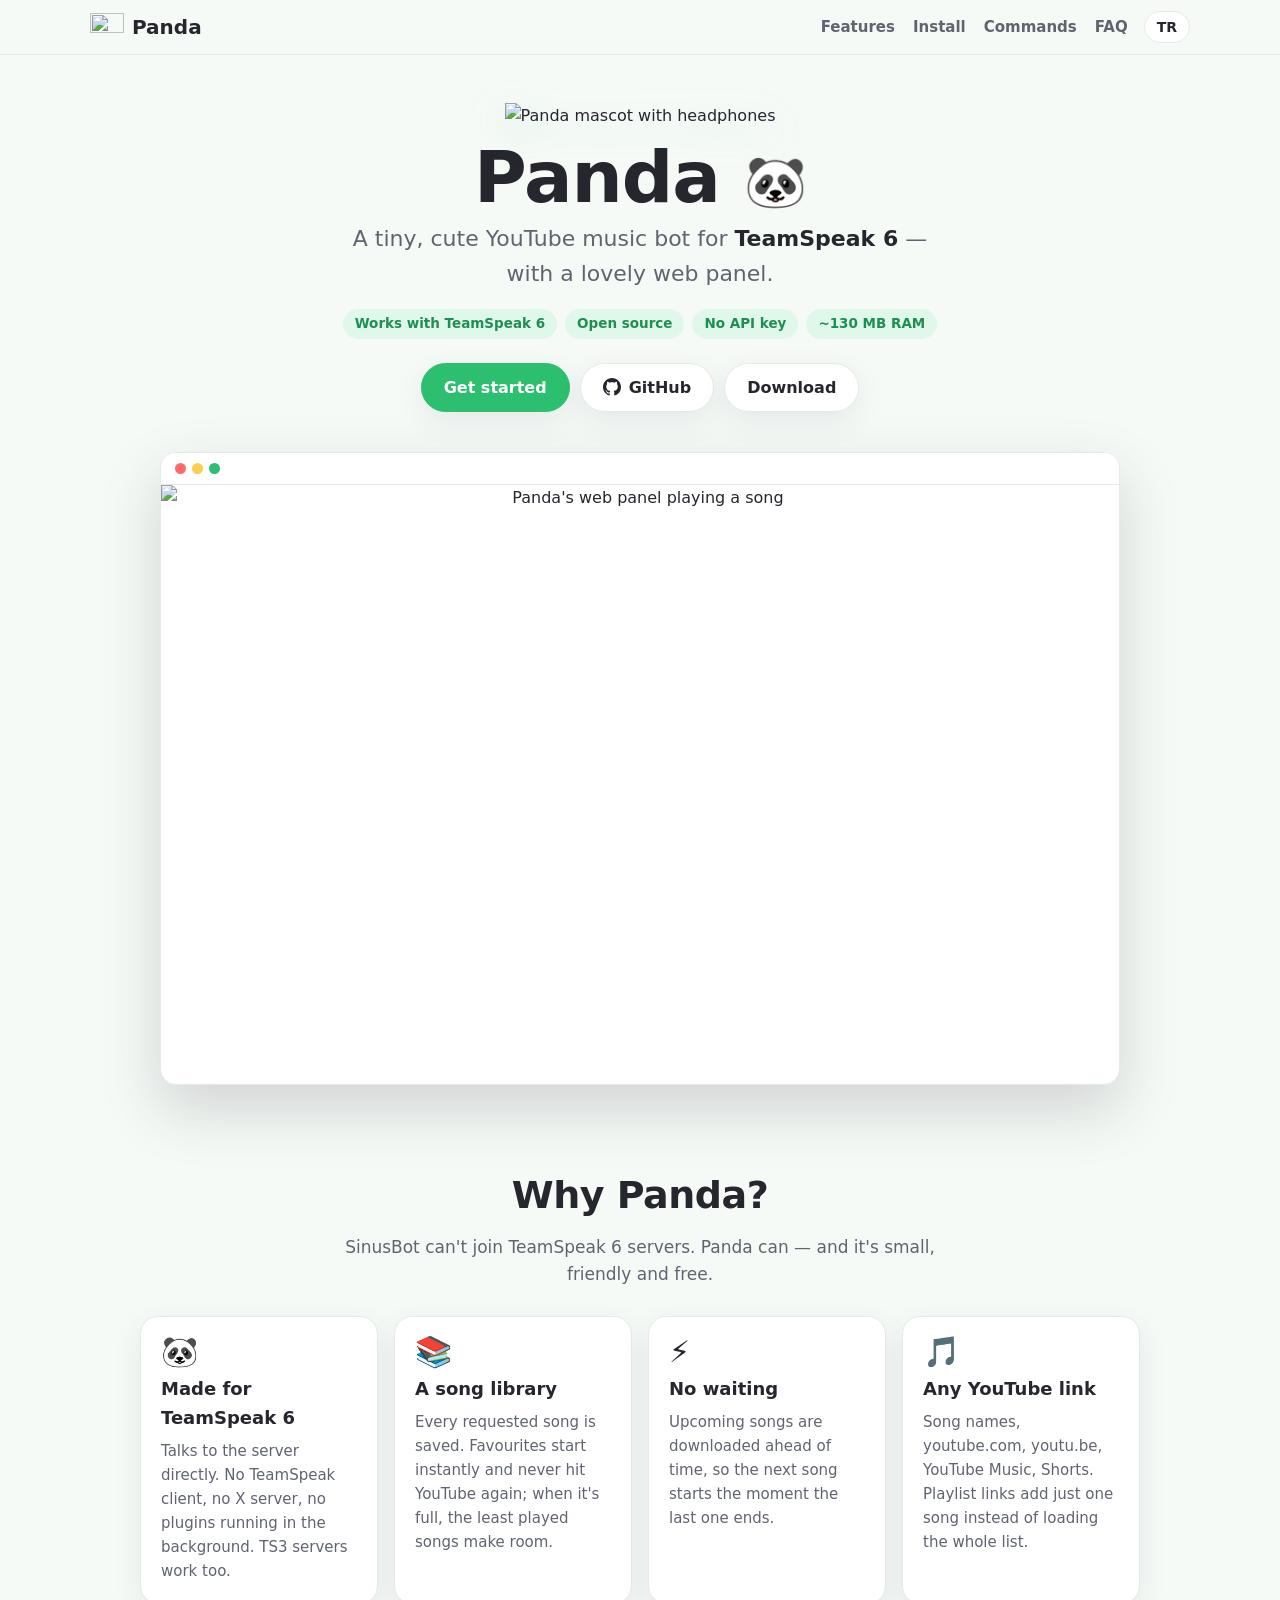
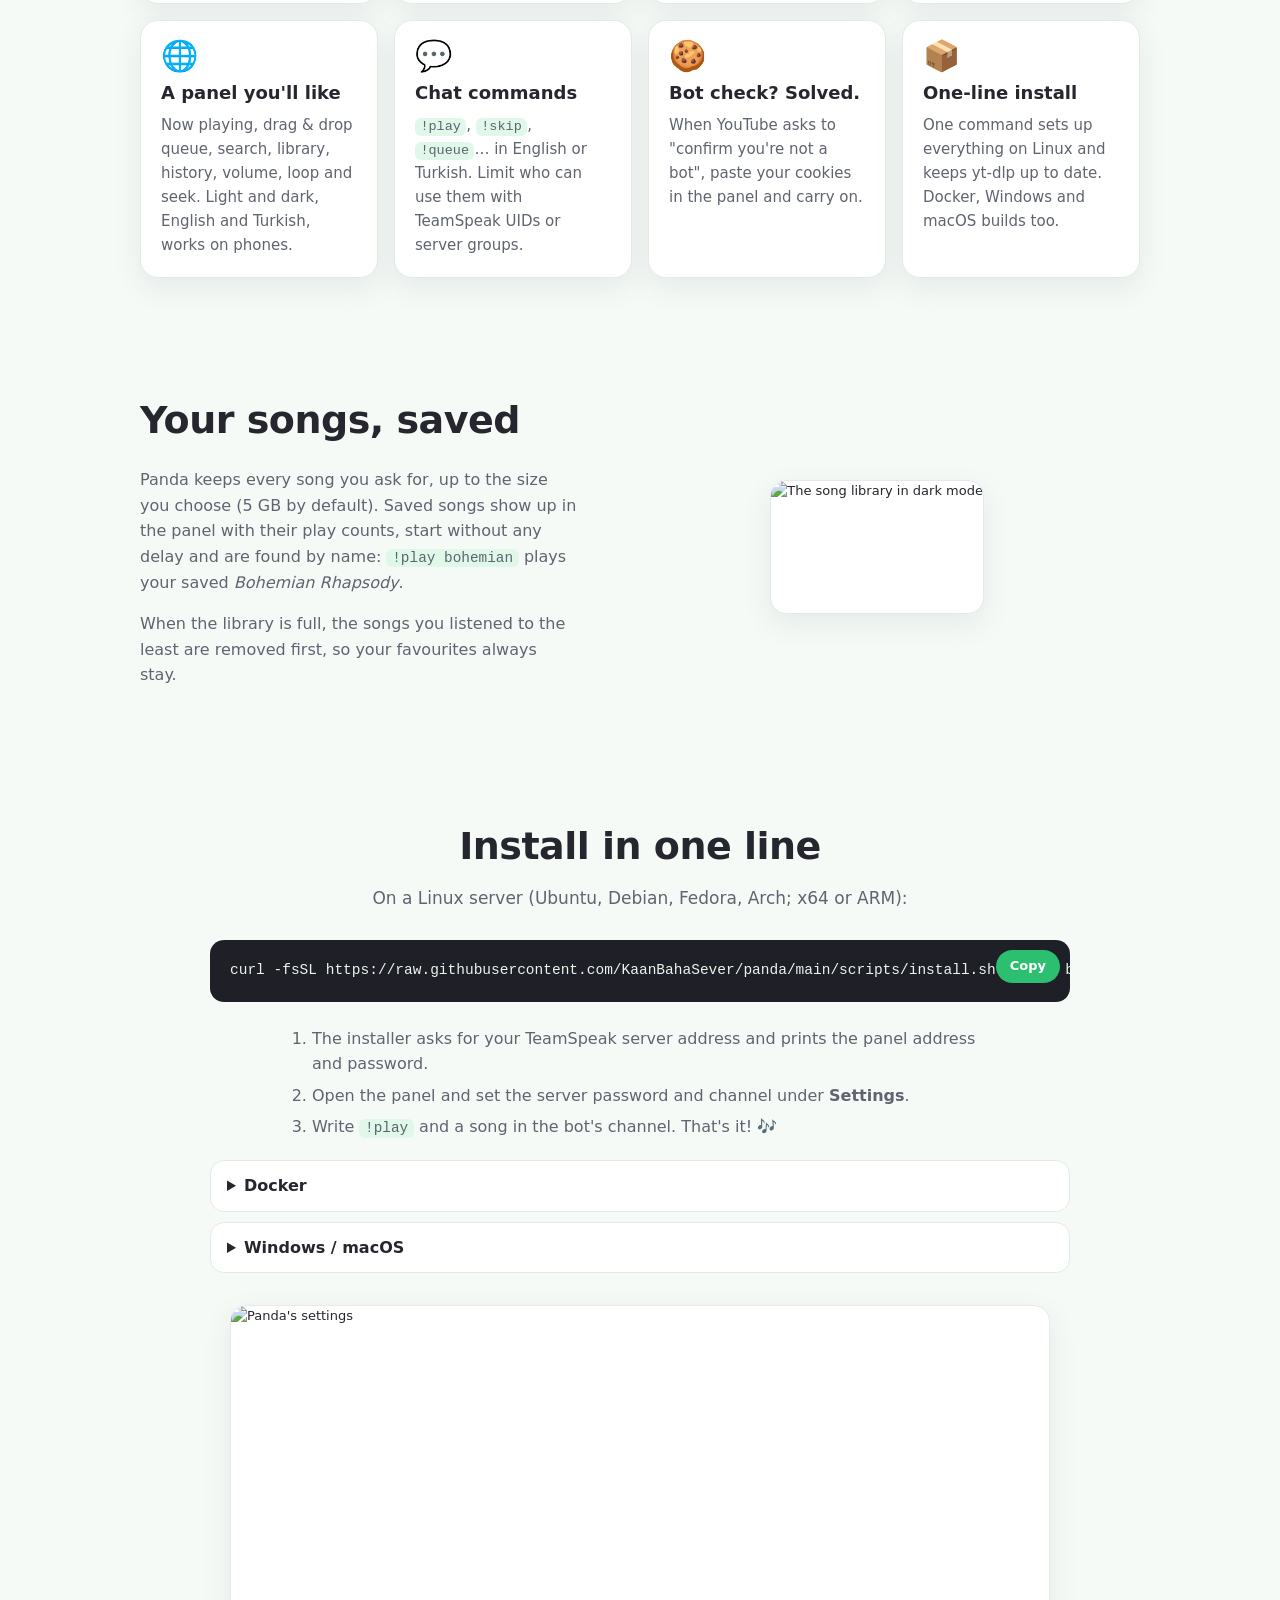
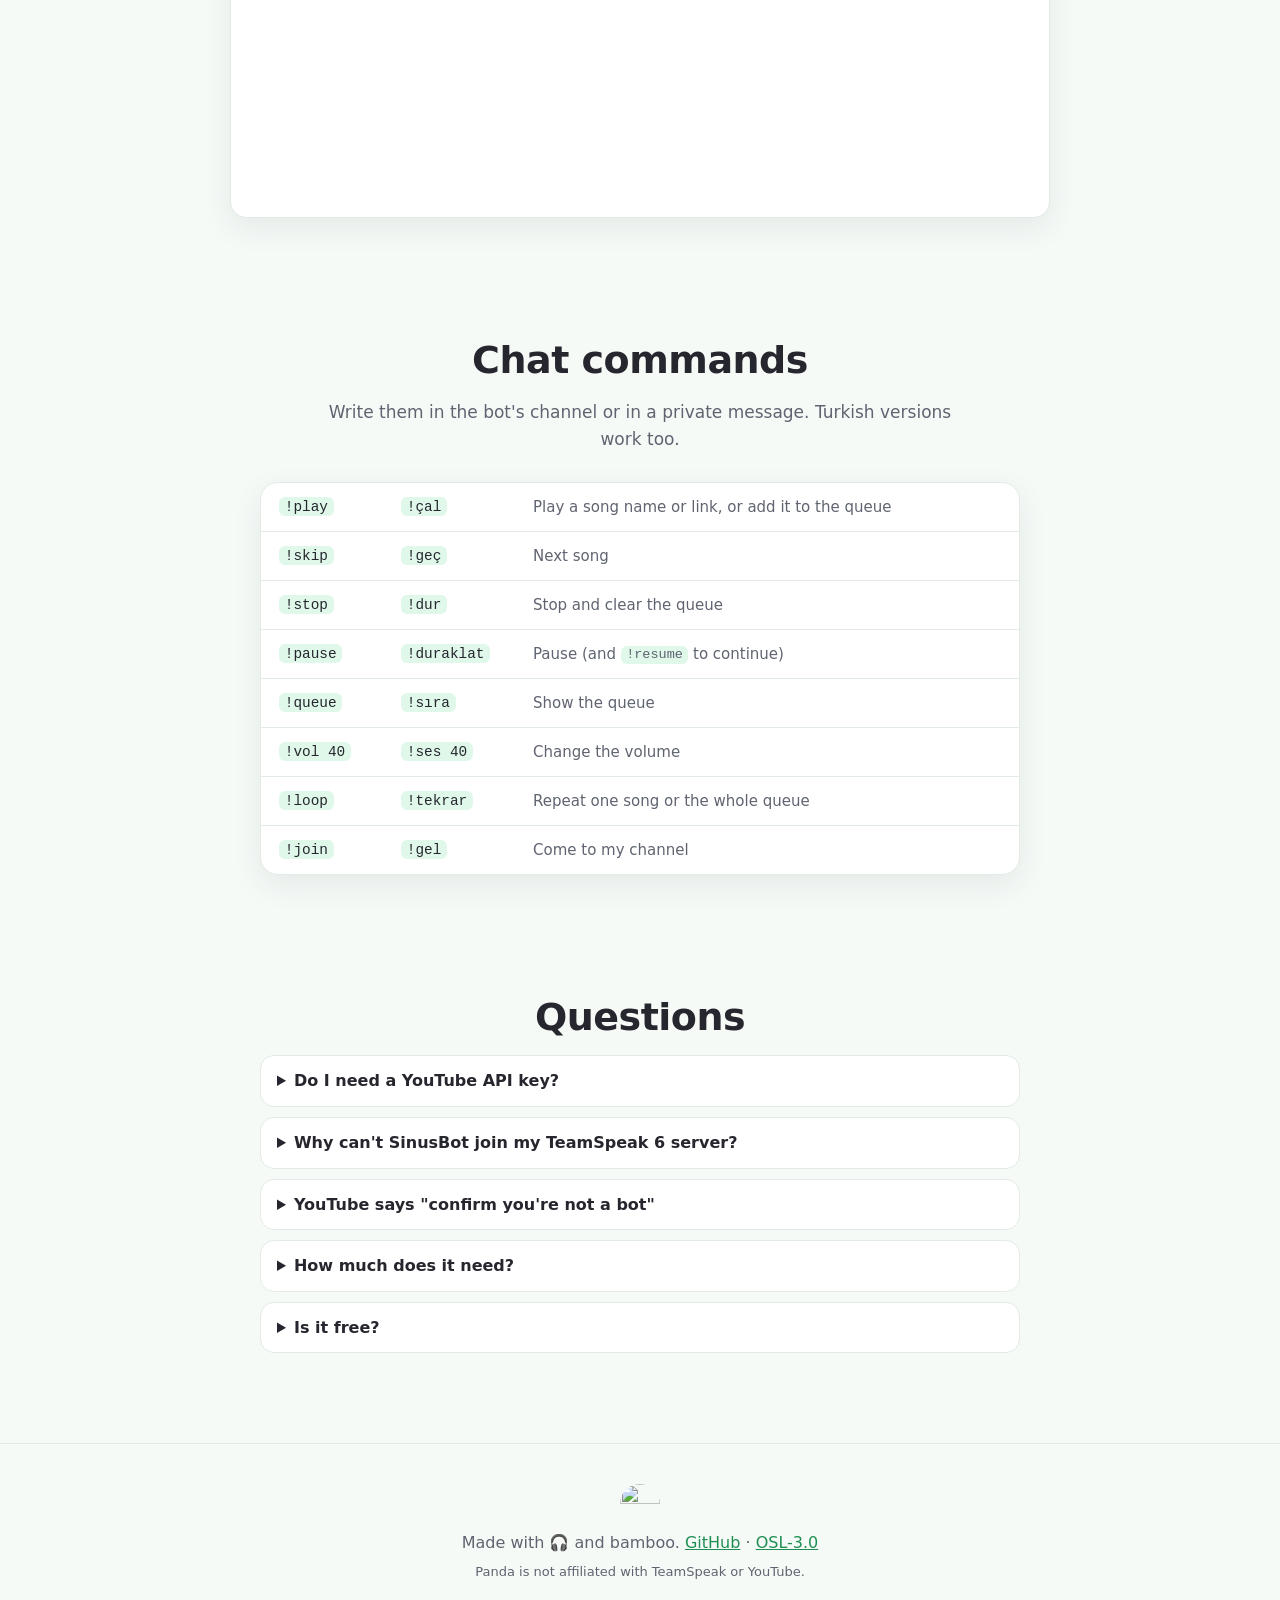
==== site/index.html @ 9f5d5f08 "Add a GitHub Pages site (English/Turkish) A small landing page in site/ with the features, screensho" ====
<!doctype html>
<html lang="en">
<head>
<meta charset="utf-8">
<meta name="viewport" content="width=device-width, initial-scale=1">
<title>Panda 🐼 — a cute YouTube music bot for TeamSpeak 6</title>
<meta name="description" content="Panda is a tiny, open-source YouTube music bot for TeamSpeak 6 with a lovely web panel, a song library and a one-line installer.">
<meta property="og:title" content="Panda 🐼 — YouTube music bot for TeamSpeak 6">
<meta property="og:description" content="Tiny, cute and open source. Song library, web panel, one-line install.">
<meta property="og:image" content="https://kaanbahasever.github.io/panda/img/now-playing.png">
<meta name="theme-color" content="#2bbf6f">
<link rel="icon" href="img/logo.svg" type="image/svg+xml">
<link rel="apple-touch-icon" href="img/avatar.png">
<link rel="stylesheet" href="style.css">
</head>
<body>

<header class="top">
  <a class="brand" href="#"><img src="img/logo.svg" alt="" width="34" height="34"> Panda</a>
  <nav>
    <a href="#features" data-i18n="nav.features">Features</a>
    <a href="#install" data-i18n="nav.install">Install</a>
    <a href="#commands" data-i18n="nav.commands">Commands</a>
    <a href="#faq" data-i18n="nav.faq">FAQ</a>
  </nav>
  <button id="lang" class="pill" type="button" aria-label="Türkçe / English">TR</button>
</header>

<main>
  <section class="hero">
    <img class="mascot" src="img/logo.svg" alt="Panda mascot with headphones" width="180" height="180">
    <h1>Panda <span class="wave">🐼</span></h1>
    <p class="tagline" data-i18n="hero.tagline">A tiny, cute YouTube music bot for <b>TeamSpeak 6</b> — with a lovely web panel.</p>
    <div class="chips">
      <span class="chip" data-i18n="chip.ts6">Works with TeamSpeak 6</span>
      <span class="chip" data-i18n="chip.oss">Open source</span>
      <span class="chip" data-i18n="chip.key">No API key</span>
      <span class="chip" data-i18n="chip.light">~130 MB RAM</span>
    </div>
    <div class="cta">
      <a class="btn primary" href="#install" data-i18n="hero.start">Get started</a>
      <a class="btn" href="https://github.com/KaanBahaSever/panda"><svg viewBox="0 0 16 16" aria-hidden="true"><path d="M8 0C3.58 0 0 3.58 0 8c0 3.54 2.29 6.53 5.47 7.59.4.07.55-.17.55-.38 0-.19-.01-.82-.01-1.49-2.01.37-2.53-.49-2.69-.94-.09-.23-.48-.94-.82-1.13-.28-.15-.68-.52-.01-.53.63-.01 1.08.58 1.23.82.72 1.21 1.87.87 2.33.66.07-.52.28-.87.51-1.07-1.78-.2-3.64-.89-3.64-3.95 0-.87.31-1.59.82-2.15-.08-.2-.36-1.02.08-2.12 0 0 .67-.21 2.2.82.64-.18 1.32-.27 2-.27.68 0 1.36.09 2 .27 1.53-1.04 2.2-.82 2.2-.82.44 1.1.16 1.92.08 2.12.51.56.82 1.27.82 2.15 0 3.07-1.87 3.75-3.65 3.95.29.25.54.73.54 1.48 0 1.07-.01 1.93-.01 2.2 0 .21.15.46.55.38A8.01 8.01 0 0016 8c0-4.42-3.58-8-8-8z"/></svg> GitHub</a>
      <a class="btn" href="https://github.com/KaanBahaSever/panda/releases/latest" data-i18n="hero.download">Download</a>
    </div>
    <figure class="shot">
      <div class="frame"><span></span><span></span><span></span></div>
      <img src="img/now-playing.png" alt="Panda's web panel playing a song" width="800" height="500">
    </figure>
  </section>

  <section id="features" class="section">
    <h2 data-i18n="features.title">Why Panda?</h2>
    <p class="lead" data-i18n="features.lead">SinusBot can't join TeamSpeak 6 servers. Panda can — and it's small, friendly and free.</p>
    <div class="grid">
      <article class="card"><div class="ico">🐼</div><h3 data-i18n="f1.t">Made for TeamSpeak 6</h3><p data-i18n="f1.d">Talks to the server directly. No TeamSpeak client, no X server, no plugins running in the background. TS3 servers work too.</p></article>
      <article class="card"><div class="ico">📚</div><h3 data-i18n="f2.t">A song library</h3><p data-i18n="f2.d">Every requested song is saved. Favourites start instantly and never hit YouTube again; when it's full, the least played songs make room.</p></article>
      <article class="card"><div class="ico">⚡</div><h3 data-i18n="f3.t">No waiting</h3><p data-i18n="f3.d">Upcoming songs are downloaded ahead of time, so the next song starts the moment the last one ends.</p></article>
      <article class="card"><div class="ico">🎵</div><h3 data-i18n="f4.t">Any YouTube link</h3><p data-i18n="f4.d">Song names, youtube.com, youtu.be, YouTube Music, Shorts. Playlist links add just one song instead of loading the whole list.</p></article>
      <article class="card"><div class="ico">🌐</div><h3 data-i18n="f5.t">A panel you'll like</h3><p data-i18n="f5.d">Now playing, drag &amp; drop queue, search, library, history, volume, loop and seek. Light and dark, English and Turkish, works on phones.</p></article>
      <article class="card"><div class="ico">💬</div><h3 data-i18n="f6.t">Chat commands</h3><p data-i18n="f6.d"><code>!play</code>, <code>!skip</code>, <code>!queue</code>… in English or Turkish. Limit who can use them with TeamSpeak UIDs or server groups.</p></article>
      <article class="card"><div class="ico">🍪</div><h3 data-i18n="f7.t">Bot check? Solved.</h3><p data-i18n="f7.d">When YouTube asks to "confirm you're not a bot", paste your cookies in the panel and carry on.</p></article>
      <article class="card"><div class="ico">📦</div><h3 data-i18n="f8.t">One-line install</h3><p data-i18n="f8.d">One command sets up everything on Linux and keeps yt-dlp up to date. Docker, Windows and macOS builds too.</p></article>
    </div>
  </section>

  <section class="section split">
    <div>
      <h2 data-i18n="lib.title">Your songs, saved</h2>
      <p data-i18n="lib.p1">Panda keeps every song you ask for, up to the size you choose (5 GB by default). Saved songs show up in the panel with their play counts, start without any delay and are found by name: <code>!play bohemian</code> plays your saved <i>Bohemian Rhapsody</i>.</p>
      <p data-i18n="lib.p2">When the library is full, the songs you listened to the least are removed first, so your favourites always stay.</p>
    </div>
    <figure class="shot small"><img src="img/library.png" alt="The song library in dark mode" width="800" height="500" loading="lazy"></figure>
  </section>

  <section id="install" class="section">
    <h2 data-i18n="install.title">Install in one line</h2>
    <p class="lead" data-i18n="install.lead">On a Linux server (Ubuntu, Debian, Fedora, Arch; x64 or ARM):</p>
    <div class="code"><pre><code id="cmd">curl -fsSL https://raw.githubusercontent.com/KaanBahaSever/panda/main/scripts/install.sh | sudo bash</code></pre><button class="copy" type="button" data-copy="cmd" data-i18n="copy">Copy</button></div>
    <ol class="steps">
      <li data-i18n="install.s1">The installer asks for your TeamSpeak server address and prints the panel address and password.</li>
      <li data-i18n="install.s2">Open the panel and set the server password and channel under <b>Settings</b>.</li>
      <li data-i18n="install.s3">Write <code>!play</code> and a song in the bot's channel. That's it! 🎶</li>
    </ol>
    <div class="alt">
      <details>
        <summary>Docker</summary>
        <div class="code"><pre><code id="docker">git clone https://github.com/KaanBahaSever/panda && cd panda
docker compose up -d
docker compose logs panda   # panel password</code></pre><button class="copy" type="button" data-copy="docker" data-i18n="copy">Copy</button></div>
      </details>
      <details>
        <summary>Windows / macOS</summary>
        <p data-i18n="install.desktop">Download Panda from the <a href="https://github.com/KaanBahaSever/panda/releases/latest">releases page</a>, install <a href="https://ffmpeg.org/download.html">ffmpeg</a>, <a href="https://github.com/yt-dlp/yt-dlp#installation">yt-dlp</a> and <a href="https://deno.com/">deno</a>, then run <code>panda</code>.</p>
      </details>
    </div>
    <figure class="shot small center"><img src="img/settings.png" alt="Panda's settings" width="800" height="500" loading="lazy"></figure>
  </section>

  <section id="commands" class="section">
    <h2 data-i18n="cmd.title">Chat commands</h2>
    <p class="lead" data-i18n="cmd.lead">Write them in the bot's channel or in a private message. Turkish versions work too.</p>
    <div class="table">
      <div><code>!play</code><code>!çal</code><span data-i18n="cmd.play">Play a song name or link, or add it to the queue</span></div>
      <div><code>!skip</code><code>!geç</code><span data-i18n="cmd.skip">Next song</span></div>
      <div><code>!stop</code><code>!dur</code><span data-i18n="cmd.stop">Stop and clear the queue</span></div>
      <div><code>!pause</code><code>!duraklat</code><span data-i18n="cmd.pause">Pause (and <code>!resume</code> to continue)</span></div>
      <div><code>!queue</code><code>!sıra</code><span data-i18n="cmd.queue">Show the queue</span></div>
      <div><code>!vol 40</code><code>!ses 40</code><span data-i18n="cmd.vol">Change the volume</span></div>
      <div><code>!loop</code><code>!tekrar</code><span data-i18n="cmd.loop">Repeat one song or the whole queue</span></div>
      <div><code>!join</code><code>!gel</code><span data-i18n="cmd.join">Come to my channel</span></div>
    </div>
  </section>

  <section id="faq" class="section">
    <h2 data-i18n="faq.title">Questions</h2>
    <details class="faq"><summary data-i18n="faq.q1">Do I need a YouTube API key?</summary><p data-i18n="faq.a1">No. Panda uses yt-dlp, which reads YouTube like a browser does: no API key, no Google project, no daily quota.</p></details>
    <details class="faq"><summary data-i18n="faq.q2">Why can't SinusBot join my TeamSpeak 6 server?</summary><p data-i18n="faq.a2">TeamSpeak 6 servers only accept TeamSpeak 3 clients from version 3.6.0, and SinusBot runs an older one. Panda speaks the protocol itself and understands the new license data that TeamSpeak 6 sends while connecting.</p></details>
    <details class="faq"><summary data-i18n="faq.q3">YouTube says "confirm you're not a bot"</summary><p data-i18n="faq.a3">That happens on some server IPs. Log in to YouTube in a private window, export the cookies with a cookies.txt extension, close the window and paste them in Settings → YouTube cookies.</p></details>
    <details class="faq"><summary data-i18n="faq.q4">How much does it need?</summary><p data-i18n="faq.a4">Very little: the bot uses about 130 MB of RAM, and yt-dlp and ffmpeg only run while a song plays. A small VPS next to your TeamSpeak server is plenty.</p></details>
    <details class="faq"><summary data-i18n="faq.q5">Is it free?</summary><p data-i18n="faq.a5">Yes, Panda is open source under the Open Software License 3.0. Ideas, bug reports and pull requests are welcome on GitHub.</p></details>
  </section>
</main>

<footer class="foot">
  <img src="img/avatar.png" alt="" width="40" height="40">
  <p><span data-i18n="foot.made">Made with 🎧 and bamboo.</span> <a href="https://github.com/KaanBahaSever/panda">GitHub</a> · <a href="https://github.com/KaanBahaSever/panda/blob/main/LICENSE">OSL-3.0</a></p>
  <p class="small" data-i18n="foot.note">Panda is not affiliated with TeamSpeak or YouTube.</p>
</footer>

<script src="app.js"></script>
</body>
</html>
---- site/style.css ----
:root {
  --bg: #f6faf7;
  --surface: #ffffff;
  --ink: #26262e;
  --muted: #5f6470;
  --line: #e3ebe6;
  --green: #2bbf6f;
  --green-dark: #1e8f52;
  --mint: #dff8ea;
  --pink: #ff8fab;
  --code: #1f2027;
  --code-ink: #e8f5ec;
  --shadow: 0 10px 30px rgba(38, 38, 46, .08);
  color-scheme: light;
}
@media (prefers-color-scheme: dark) {
  :root {
    --bg: #15161b;
    --surface: #1f2027;
    --ink: #eef0f3;
    --muted: #a3a8b3;
    --line: #2d2f38;
    --mint: #1d3a2b;
    --code: #0f1014;
    --shadow: 0 10px 30px rgba(0, 0, 0, .35);
    color-scheme: dark;
  }
}

* { box-sizing: border-box; }
html { scroll-behavior: smooth; }
body {
  margin: 0;
  background: var(--bg);
  color: var(--ink);
  font: 16px/1.6 system-ui, -apple-system, "Segoe UI", Roboto, "Helvetica Neue", Arial, sans-serif;
  -webkit-font-smoothing: antialiased;
}
a { color: var(--green-dark); }
@media (prefers-color-scheme: dark) { a { color: var(--green); } }
img { max-width: 100%; height: auto; }
code {
  font: .9em ui-monospace, SFMono-Regular, Menlo, Consolas, monospace;
  background: var(--mint);
  padding: .1em .4em;
  border-radius: 6px;
}

/* top bar */
.top {
  position: sticky; top: 0; z-index: 10;
  display: flex; align-items: center; gap: 16px;
  padding: 10px max(16px, calc((100vw - 1100px) / 2));
  background: color-mix(in srgb, var(--bg) 85%, transparent);
  backdrop-filter: blur(10px);
  border-bottom: 1px solid var(--line);
}
.brand { display: flex; align-items: center; gap: 8px; font-weight: 800; font-size: 20px; color: var(--ink); text-decoration: none; }
.top nav { display: flex; gap: 18px; margin-left: auto; }
.top nav a { color: var(--muted); text-decoration: none; font-weight: 600; font-size: 15px; }
.top nav a:hover { color: var(--ink); }
.pill {
  border: 1px solid var(--line); background: var(--surface); color: var(--ink);
  font: inherit; font-weight: 700; font-size: 14px; padding: 4px 12px; border-radius: 999px; cursor: pointer;
}
.pill:hover { border-color: var(--green); }

/* hero */
main { padding: 0 16px; }
.hero { max-width: 1000px; margin: 0 auto; padding: 48px 0 24px; text-align: center; }
.mascot { width: 160px; height: 160px; animation: bob 2.6s ease-in-out infinite; filter: drop-shadow(0 12px 18px rgba(43, 191, 111, .25)); }
@keyframes bob { 50% { transform: translateY(-8px) rotate(-3deg); } }
.hero h1 { font-size: clamp(44px, 8vw, 72px); line-height: 1; margin: 12px 0 8px; letter-spacing: -1px; }
.wave { display: inline-block; font-size: .7em; vertical-align: middle; }
.tagline { font-size: clamp(18px, 2.6vw, 22px); color: var(--muted); max-width: 620px; margin: 0 auto 18px; }
.tagline b { color: var(--ink); }
.chips { display: flex; flex-wrap: wrap; justify-content: center; gap: 8px; margin-bottom: 24px; }
.chip { background: var(--mint); color: var(--green-dark); font-weight: 700; font-size: 13.5px; padding: 4px 12px; border-radius: 999px; }
@media (prefers-color-scheme: dark) { .chip { color: #7ee3ad; } }
.cta { display: flex; flex-wrap: wrap; justify-content: center; gap: 10px; margin-bottom: 40px; }
.btn {
  display: inline-flex; align-items: center; gap: 8px;
  padding: 11px 22px; border-radius: 999px; font-weight: 700; text-decoration: none;
  background: var(--surface); color: var(--ink); border: 1px solid var(--line); box-shadow: var(--shadow);
  transition: transform .15s ease;
}
.btn:hover { transform: translateY(-2px); }
.btn svg { width: 18px; height: 18px; fill: currentColor; }
.btn.primary { background: var(--green); color: #fff; border-color: var(--green); }

/* screenshots */
.shot { margin: 0 auto; max-width: 960px; border-radius: 16px; overflow: hidden; box-shadow: 0 24px 60px rgba(38, 38, 46, .18); border: 1px solid var(--line); background: var(--surface); }
.shot img { display: block; width: 100%; }
.frame { display: flex; gap: 6px; padding: 10px 14px; background: var(--surface); border-bottom: 1px solid var(--line); }
.frame span { width: 11px; height: 11px; border-radius: 50%; background: #ff6b6b; }
.frame span:nth-child(2) { background: #ffcc4d; }
.frame span:nth-child(3) { background: var(--green); }
.shot.small { box-shadow: var(--shadow); }
.shot.center { margin-top: 32px; max-width: 820px; }

/* sections */
.section { max-width: 1000px; margin: 0 auto; padding: 56px 0; }
.section h2 { font-size: clamp(28px, 4.5vw, 38px); margin: 0 0 8px; letter-spacing: -.5px; text-align: center; }
.lead { color: var(--muted); text-align: center; max-width: 640px; margin: 0 auto 28px; font-size: 17px; }
.grid { display: grid; grid-template-columns: repeat(auto-fit, minmax(220px, 1fr)); gap: 16px; }
.card { background: var(--surface); border: 1px solid var(--line); border-radius: 18px; padding: 20px; box-shadow: var(--shadow); }
.card .ico { font-size: 30px; line-height: 1; margin-bottom: 8px; }
.card h3 { margin: 0 0 6px; font-size: 18px; }
.card p { margin: 0; color: var(--muted); font-size: 15px; }

.split { display: grid; grid-template-columns: 1fr 1.2fr; gap: 36px; align-items: center; }
.split h2 { text-align: left; }
.split p { color: var(--muted); }
@media (max-width: 820px) {
  .split { grid-template-columns: 1fr; }
  .split h2 { text-align: center; }
}

/* install */
.code { position: relative; max-width: 860px; margin: 0 auto; background: var(--code); border-radius: 14px; }
.code pre { margin: 0; padding: 18px 90px 18px 20px; overflow-x: auto; }
.code code { background: none; padding: 0; color: var(--code-ink); font-size: 14.5px; white-space: pre; }
.copy {
  position: absolute; top: 10px; right: 10px;
  border: 0; border-radius: 999px; padding: 6px 14px; cursor: pointer;
  background: var(--green); color: #fff; font: inherit; font-size: 13px; font-weight: 700;
}
.copy.done { background: var(--pink); }
.steps { max-width: 700px; margin: 24px auto 0; padding-left: 22px; color: var(--muted); }
.steps li { margin: 6px 0; }
.alt { max-width: 860px; margin: 20px auto 0; display: grid; gap: 10px; }
.alt details, .faq { background: var(--surface); border: 1px solid var(--line); border-radius: 14px; padding: 12px 16px; }
.alt summary, .faq summary { cursor: pointer; font-weight: 700; }
.alt details .code { margin-top: 12px; }
.alt details p { color: var(--muted); margin: 10px 0 0; }

/* commands */
.table { max-width: 760px; margin: 0 auto; background: var(--surface); border: 1px solid var(--line); border-radius: 18px; overflow: hidden; box-shadow: var(--shadow); }
.table > div { display: grid; grid-template-columns: 110px 120px 1fr; gap: 12px; align-items: center; padding: 12px 18px; border-bottom: 1px solid var(--line); }
.table > div:last-child { border-bottom: 0; }
.table span { color: var(--muted); font-size: 15px; }
.table code { justify-self: start; }
@media (max-width: 560px) {
  .table > div { grid-template-columns: auto auto; }
  .table span { grid-column: 1 / -1; }
  .top nav { display: none; }
}

/* faq */
#faq { max-width: 760px; }
.faq { margin-bottom: 10px; }
.faq p { color: var(--muted); margin: 10px 0 0; }

/* footer */
.foot { text-align: center; padding: 40px 16px 56px; color: var(--muted); border-top: 1px solid var(--line); margin-top: 24px; }
.foot img { border-radius: 50%; }
.foot p { margin: 6px 0; }
.small { font-size: 13px; }

@media (prefers-reduced-motion: reduce) {
  .mascot { animation: none; }
  html { scroll-behavior: auto; }
  .btn { transition: none; }
}
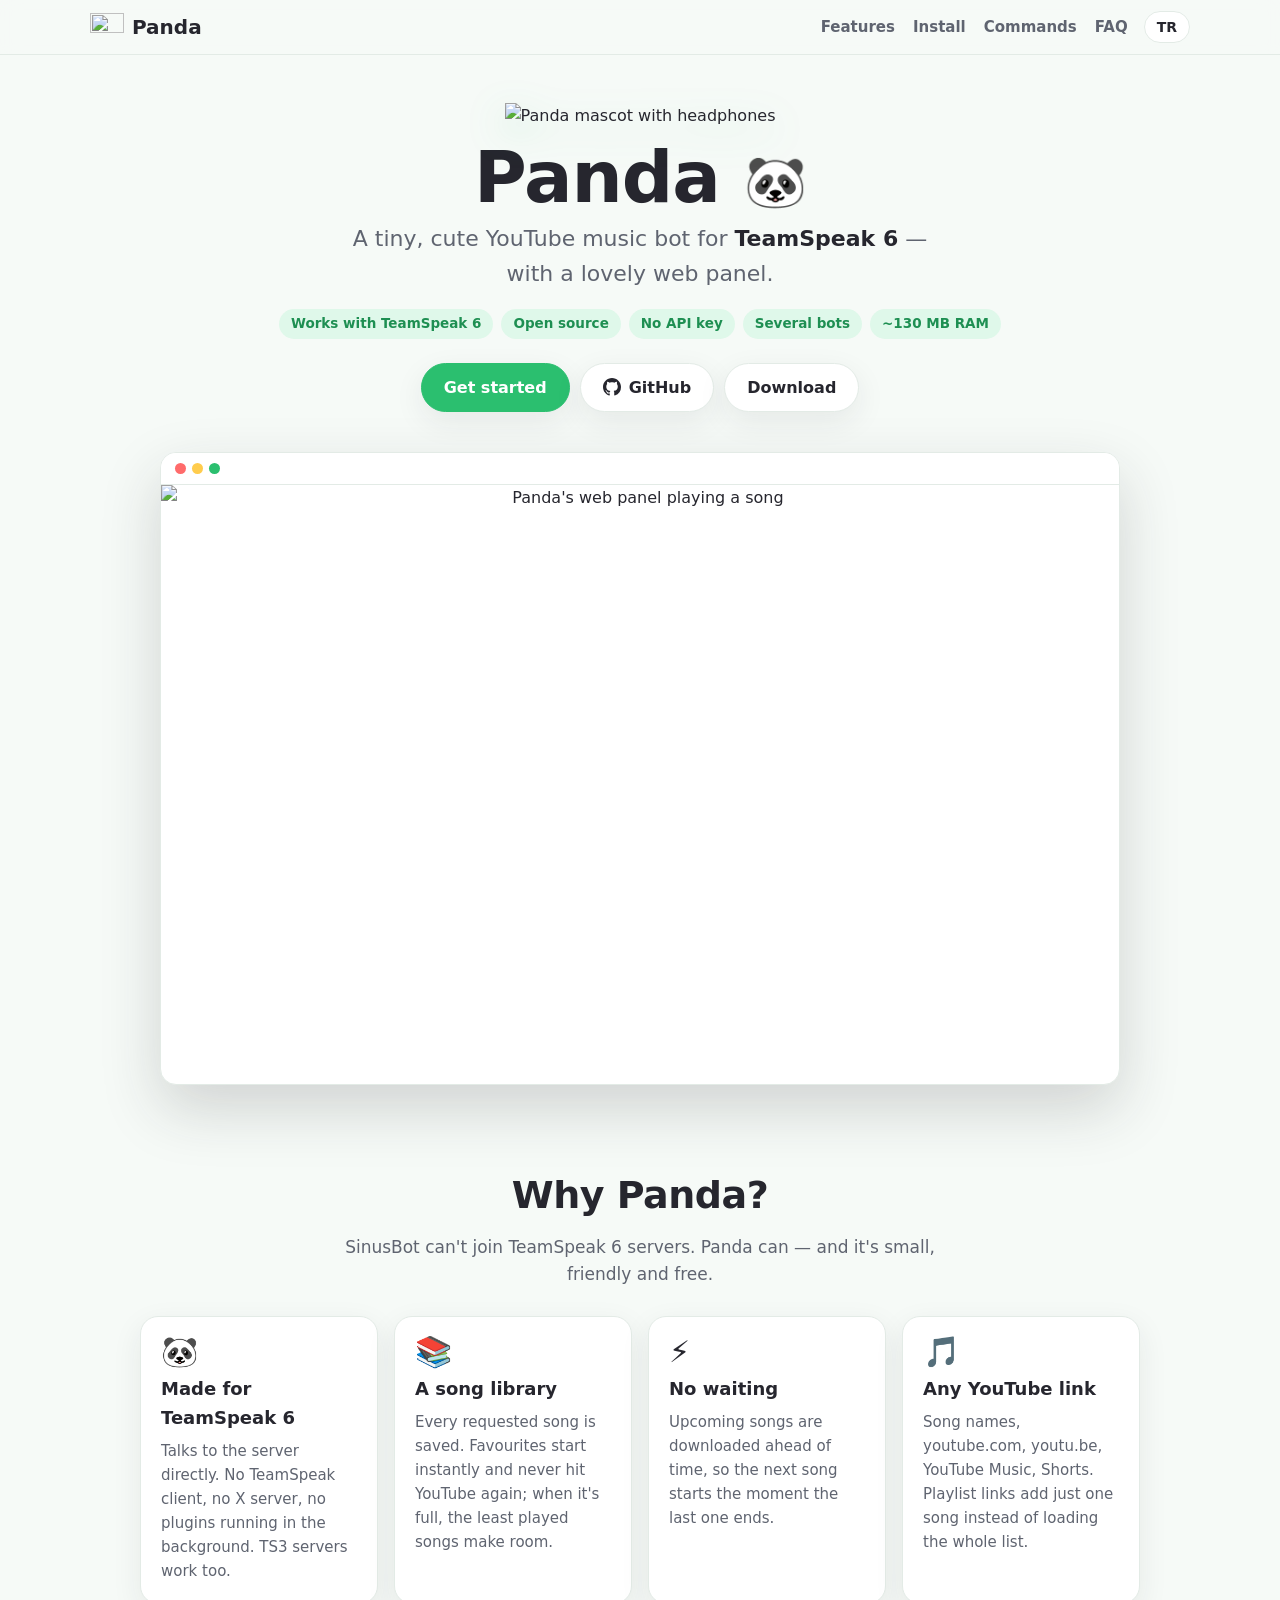
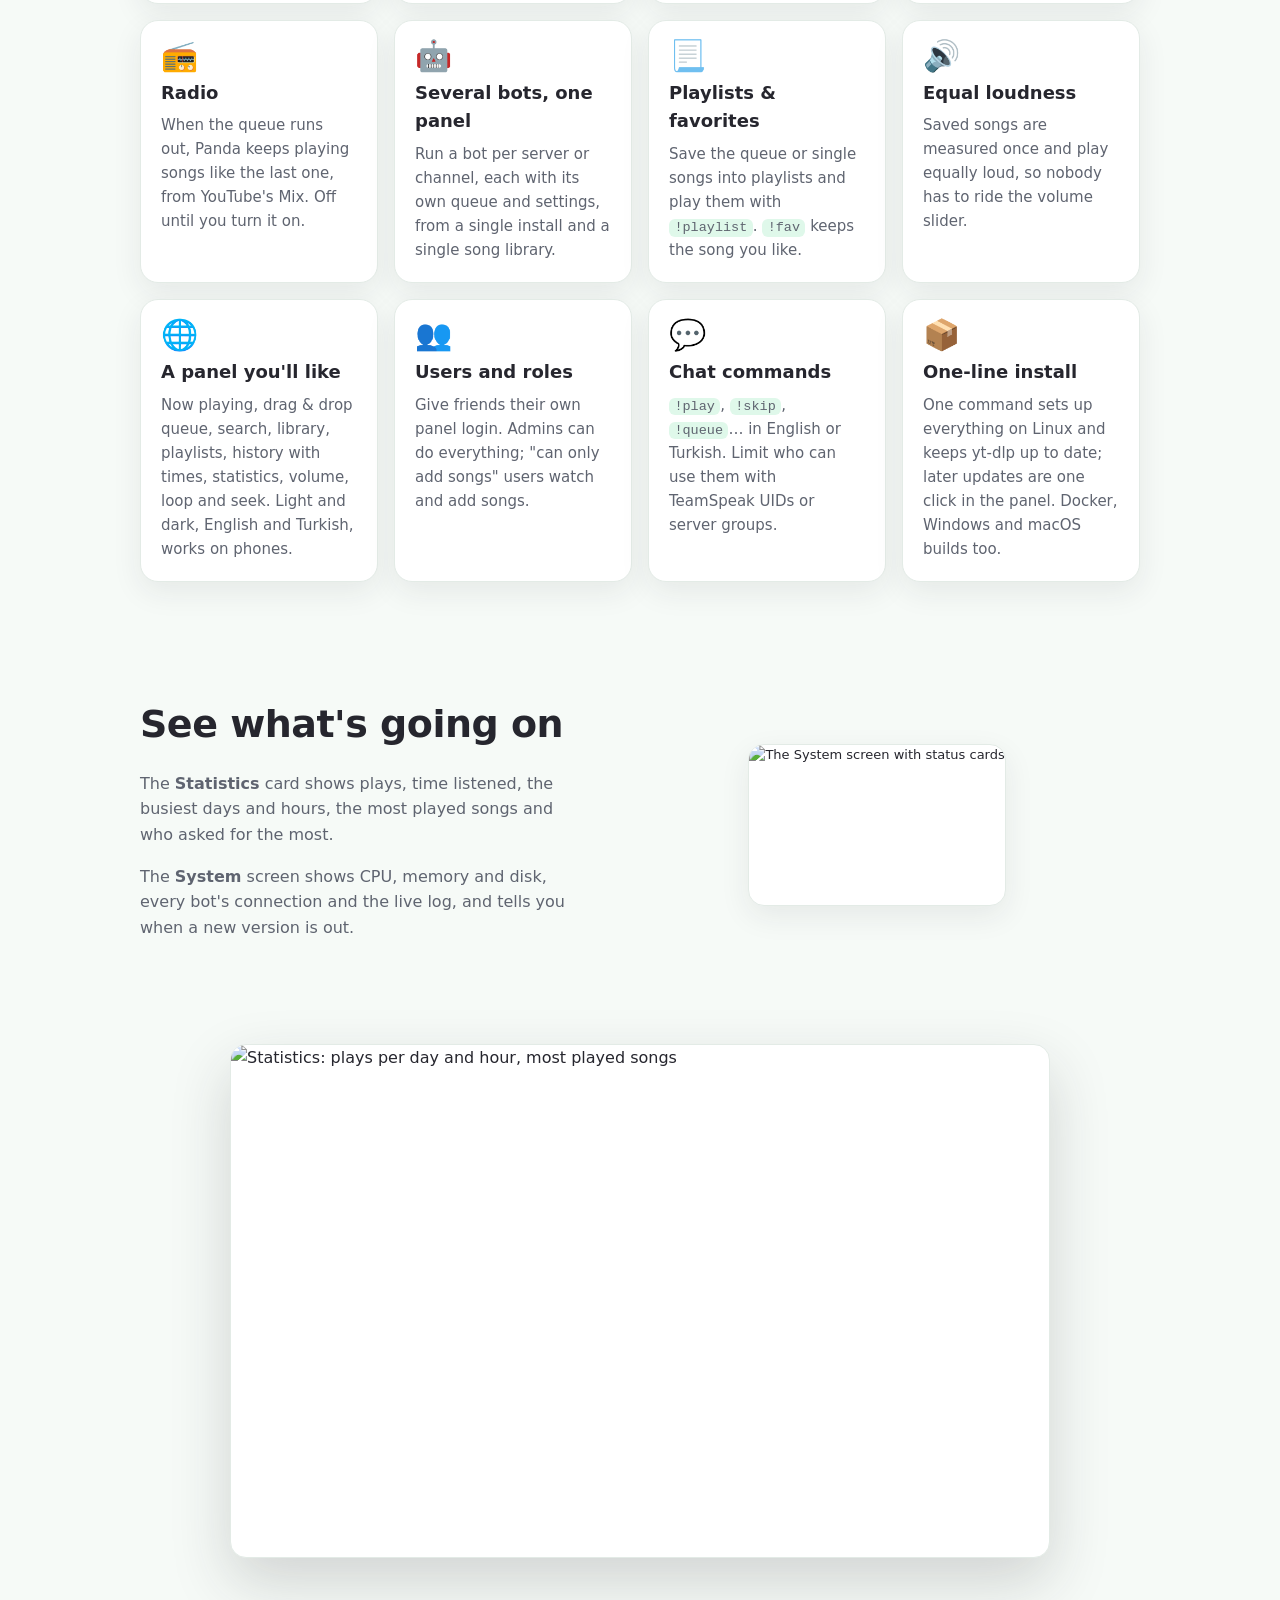
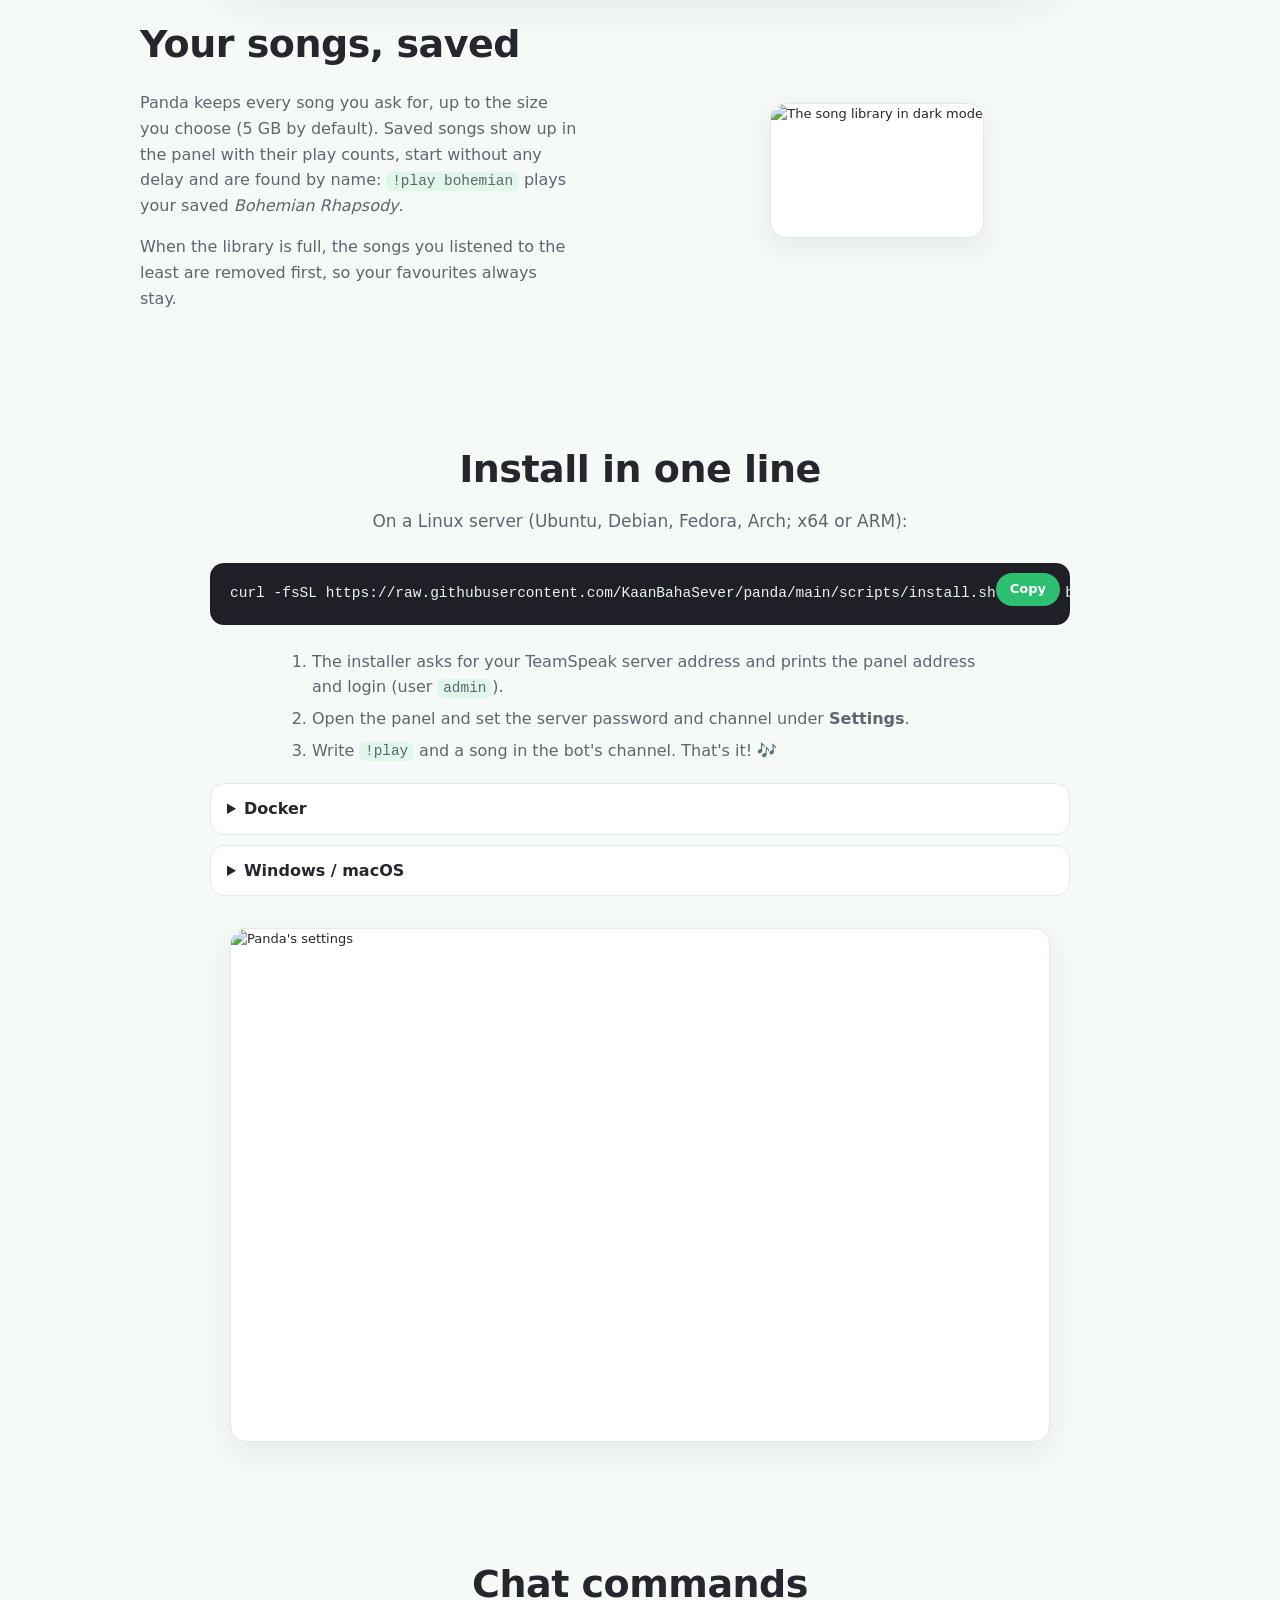
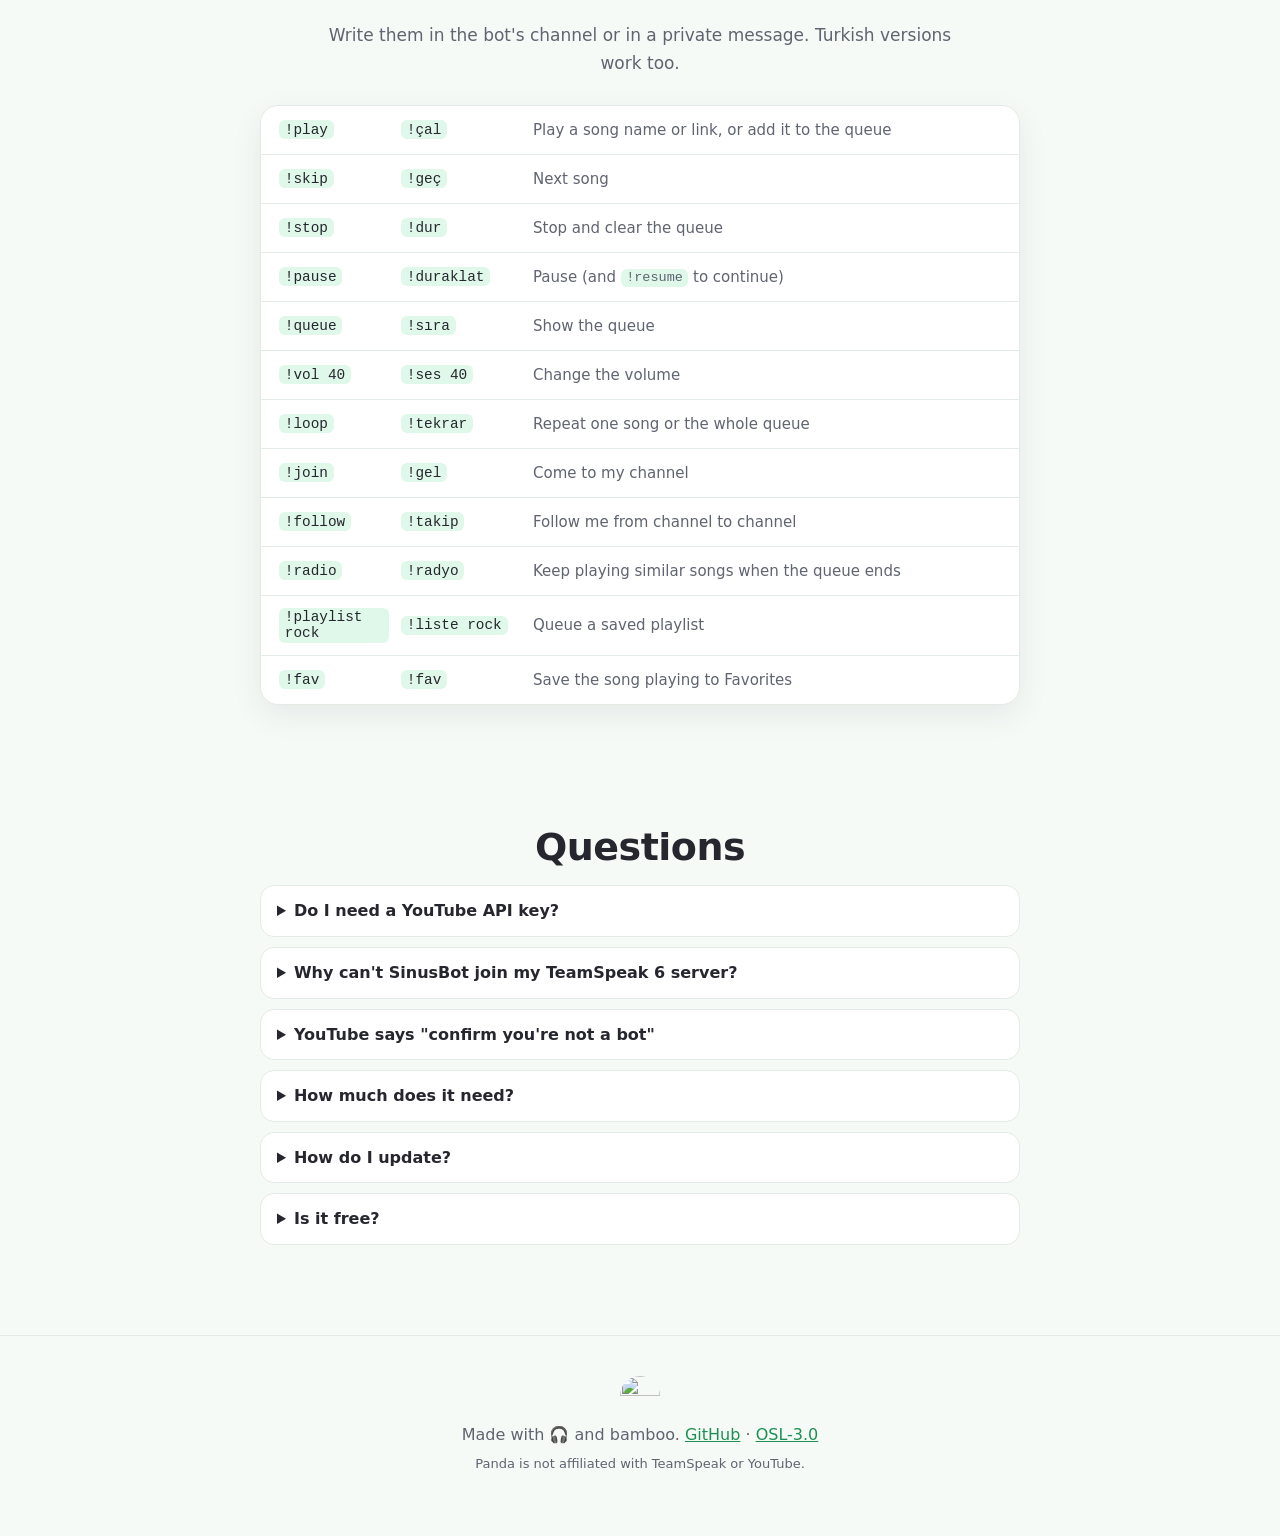
==== commit 2636d9d0: "New screenshots and website for 0.3.0; load statistics that were left open The statistics card loade" ====
--- a/site/index.html
+++ b/site/index.html
@@ -35,6 +35,7 @@
       <span class="chip" data-i18n="chip.ts6">Works with TeamSpeak 6</span>
       <span class="chip" data-i18n="chip.oss">Open source</span>
       <span class="chip" data-i18n="chip.key">No API key</span>
+      <span class="chip" data-i18n="chip.bots">Several bots</span>
       <span class="chip" data-i18n="chip.light">~130 MB RAM</span>
     </div>
     <div class="cta">
@@ -56,12 +57,27 @@
       <article class="card"><div class="ico">📚</div><h3 data-i18n="f2.t">A song library</h3><p data-i18n="f2.d">Every requested song is saved. Favourites start instantly and never hit YouTube again; when it's full, the least played songs make room.</p></article>
       <article class="card"><div class="ico">⚡</div><h3 data-i18n="f3.t">No waiting</h3><p data-i18n="f3.d">Upcoming songs are downloaded ahead of time, so the next song starts the moment the last one ends.</p></article>
       <article class="card"><div class="ico">🎵</div><h3 data-i18n="f4.t">Any YouTube link</h3><p data-i18n="f4.d">Song names, youtube.com, youtu.be, YouTube Music, Shorts. Playlist links add just one song instead of loading the whole list.</p></article>
-      <article class="card"><div class="ico">🌐</div><h3 data-i18n="f5.t">A panel you'll like</h3><p data-i18n="f5.d">Now playing, drag &amp; drop queue, search, library, history, volume, loop and seek. Light and dark, English and Turkish, works on phones.</p></article>
+      <article class="card"><div class="ico">📻</div><h3 data-i18n="f9.t">Radio</h3><p data-i18n="f9.d">When the queue runs out, Panda keeps playing songs like the last one, from YouTube's Mix. Off until you turn it on.</p></article>
+      <article class="card"><div class="ico">🤖</div><h3 data-i18n="f10.t">Several bots, one panel</h3><p data-i18n="f10.d">Run a bot per server or channel, each with its own queue and settings, from a single install and a single song library.</p></article>
+      <article class="card"><div class="ico">📃</div><h3 data-i18n="f12.t">Playlists &amp; favorites</h3><p data-i18n="f12.d">Save the queue or single songs into playlists and play them with <code>!playlist</code>. <code>!fav</code> keeps the song you like.</p></article>
+      <article class="card"><div class="ico">🔊</div><h3 data-i18n="f13.t">Equal loudness</h3><p data-i18n="f13.d">Saved songs are measured once and play equally loud, so nobody has to ride the volume slider.</p></article>
+      <article class="card"><div class="ico">🌐</div><h3 data-i18n="f5.t">A panel you'll like</h3><p data-i18n="f5.d">Now playing, drag &amp; drop queue, search, library, playlists, history with times, statistics, volume, loop and seek. Light and dark, English and Turkish, works on phones.</p></article>
+      <article class="card"><div class="ico">👥</div><h3 data-i18n="f11.t">Users and roles</h3><p data-i18n="f11.d">Give friends their own panel login. Admins can do everything; "can only add songs" users watch and add songs.</p></article>
       <article class="card"><div class="ico">💬</div><h3 data-i18n="f6.t">Chat commands</h3><p data-i18n="f6.d"><code>!play</code>, <code>!skip</code>, <code>!queue</code>… in English or Turkish. Limit who can use them with TeamSpeak UIDs or server groups.</p></article>
-      <article class="card"><div class="ico">🍪</div><h3 data-i18n="f7.t">Bot check? Solved.</h3><p data-i18n="f7.d">When YouTube asks to "confirm you're not a bot", paste your cookies in the panel and carry on.</p></article>
-      <article class="card"><div class="ico">📦</div><h3 data-i18n="f8.t">One-line install</h3><p data-i18n="f8.d">One command sets up everything on Linux and keeps yt-dlp up to date. Docker, Windows and macOS builds too.</p></article>
+      <article class="card"><div class="ico">📦</div><h3 data-i18n="f8.t">One-line install</h3><p data-i18n="f8.d">One command sets up everything on Linux and keeps yt-dlp up to date; later updates are one click in the panel. Docker, Windows and macOS builds too.</p></article>
     </div>
   </section>
+
+  <section class="section split">
+    <div>
+      <h2 data-i18n="sys.title">See what's going on</h2>
+      <p data-i18n="sys.p1">The <b>Statistics</b> card shows plays, time listened, the busiest days and hours, the most played songs and who asked for the most.</p>
+      <p data-i18n="sys.p2">The <b>System</b> screen shows CPU, memory and disk, every bot's connection and the live log, and tells you when a new version is out.</p>
+    </div>
+    <figure class="shot small"><img src="img/system.png" alt="The System screen with status cards" width="800" height="500" loading="lazy"></figure>
+  </section>
+
+  <figure class="shot center"><img src="img/statistics.png" alt="Statistics: plays per day and hour, most played songs" width="800" height="500" loading="lazy"></figure>
 
   <section class="section split">
     <div>
@@ -77,7 +93,7 @@
     <p class="lead" data-i18n="install.lead">On a Linux server (Ubuntu, Debian, Fedora, Arch; x64 or ARM):</p>
     <div class="code"><pre><code id="cmd">curl -fsSL https://raw.githubusercontent.com/KaanBahaSever/panda/main/scripts/install.sh | sudo bash</code></pre><button class="copy" type="button" data-copy="cmd" data-i18n="copy">Copy</button></div>
     <ol class="steps">
-      <li data-i18n="install.s1">The installer asks for your TeamSpeak server address and prints the panel address and password.</li>
+      <li data-i18n="install.s1">The installer asks for your TeamSpeak server address and prints the panel address and login (user <code>admin</code>).</li>
       <li data-i18n="install.s2">Open the panel and set the server password and channel under <b>Settings</b>.</li>
       <li data-i18n="install.s3">Write <code>!play</code> and a song in the bot's channel. That's it! 🎶</li>
     </ol>
@@ -108,6 +124,10 @@
       <div><code>!vol 40</code><code>!ses 40</code><span data-i18n="cmd.vol">Change the volume</span></div>
       <div><code>!loop</code><code>!tekrar</code><span data-i18n="cmd.loop">Repeat one song or the whole queue</span></div>
       <div><code>!join</code><code>!gel</code><span data-i18n="cmd.join">Come to my channel</span></div>
+      <div><code>!follow</code><code>!takip</code><span data-i18n="cmd.follow">Follow me from channel to channel</span></div>
+      <div><code>!radio</code><code>!radyo</code><span data-i18n="cmd.radio">Keep playing similar songs when the queue ends</span></div>
+      <div><code>!playlist rock</code><code>!liste rock</code><span data-i18n="cmd.playlist">Queue a saved playlist</span></div>
+      <div><code>!fav</code><code>!fav</code><span data-i18n="cmd.fav">Save the song playing to Favorites</span></div>
     </div>
   </section>
 
@@ -117,6 +137,7 @@
     <details class="faq"><summary data-i18n="faq.q2">Why can't SinusBot join my TeamSpeak 6 server?</summary><p data-i18n="faq.a2">TeamSpeak 6 servers only accept TeamSpeak 3 clients from version 3.6.0, and SinusBot runs an older one. Panda speaks the protocol itself and understands the new license data that TeamSpeak 6 sends while connecting.</p></details>
     <details class="faq"><summary data-i18n="faq.q3">YouTube says "confirm you're not a bot"</summary><p data-i18n="faq.a3">That happens on some server IPs. Log in to YouTube in a private window, export the cookies with a cookies.txt extension, close the window and paste them in Settings → YouTube cookies.</p></details>
     <details class="faq"><summary data-i18n="faq.q4">How much does it need?</summary><p data-i18n="faq.a4">Very little: the bot uses about 130 MB of RAM, and yt-dlp and ffmpeg only run while a song plays. A small VPS next to your TeamSpeak server is plenty.</p></details>
+    <details class="faq"><summary data-i18n="faq.q6">How do I update?</summary><p data-i18n="faq.a6">On Linux installs, open <b>System → Updates</b> in the panel and click <b>Update now</b> (or run the installer again). With Docker: <code>git pull &amp;&amp; docker compose up -d --build</code>.</p></details>
     <details class="faq"><summary data-i18n="faq.q5">Is it free?</summary><p data-i18n="faq.a5">Yes, Panda is open source under the Open Software License 3.0. Ideas, bug reports and pull requests are welcome on GitHub.</p></details>
   </section>
 </main>
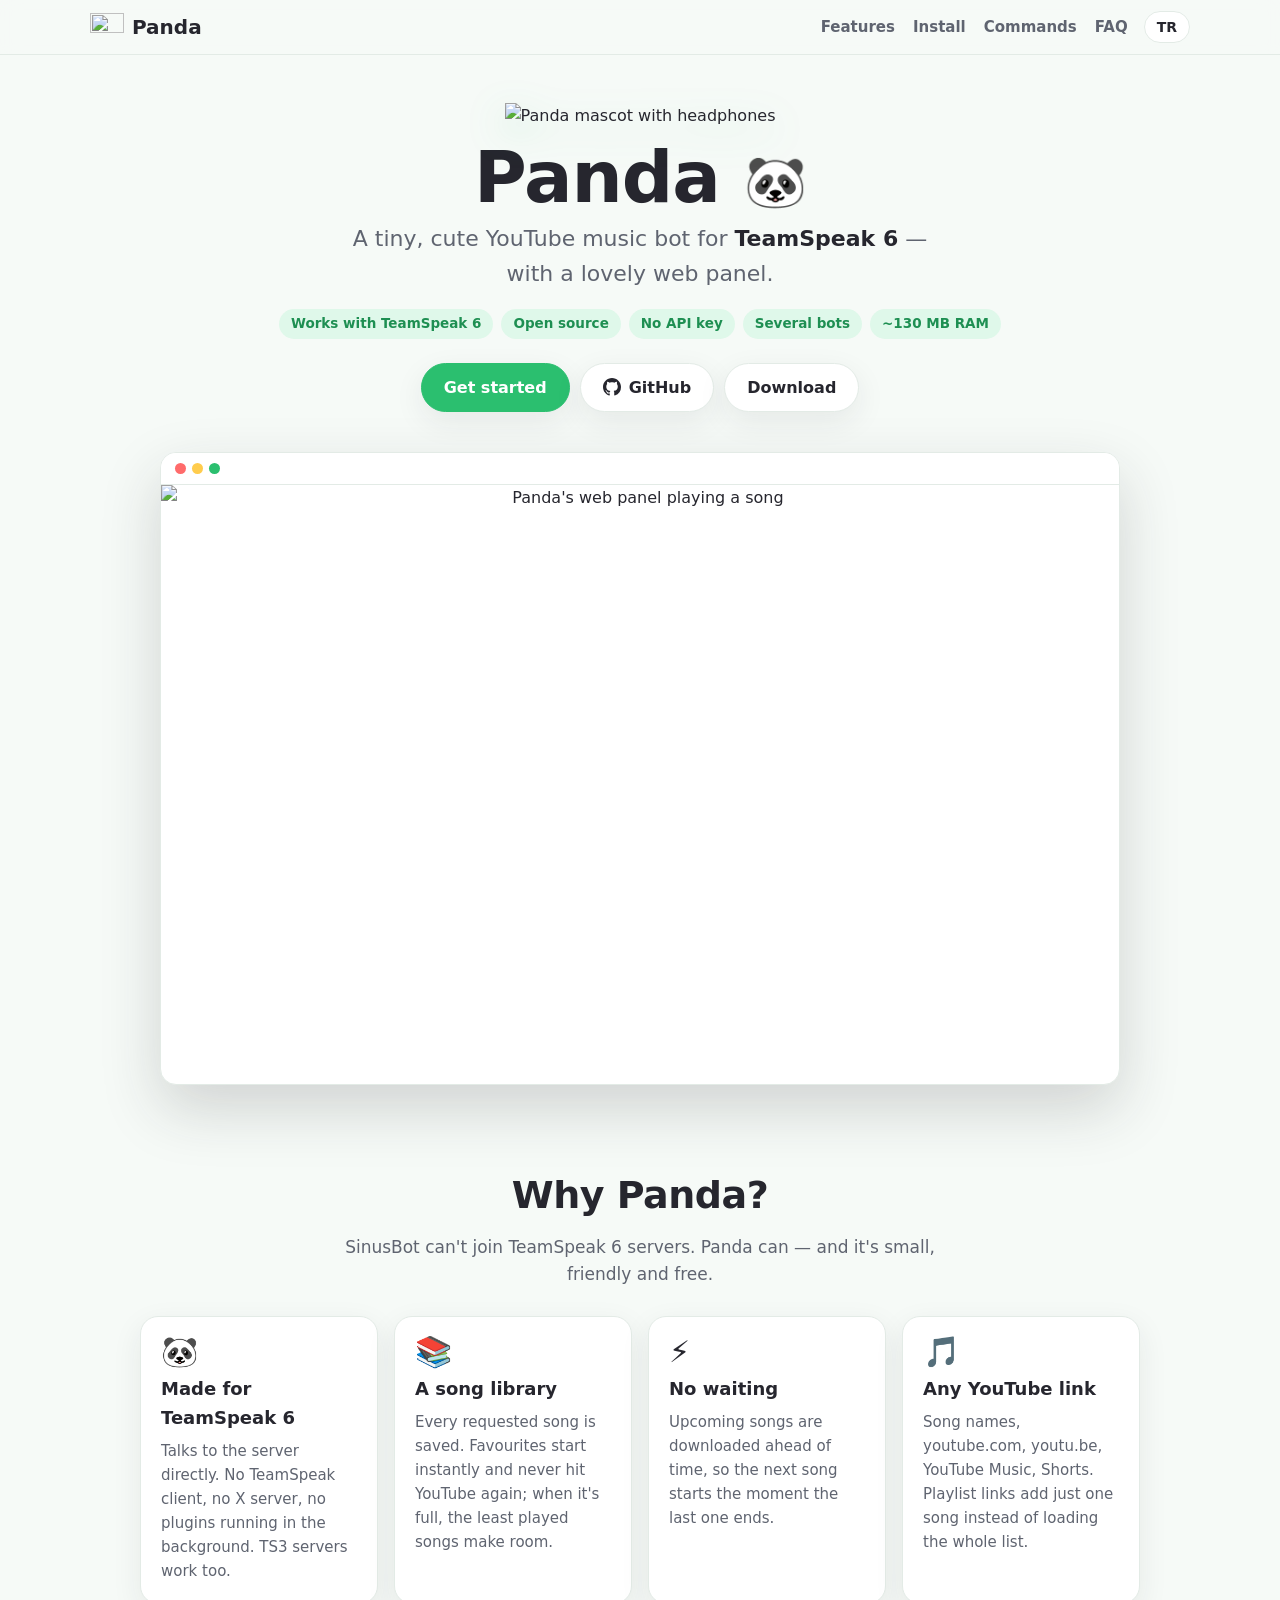
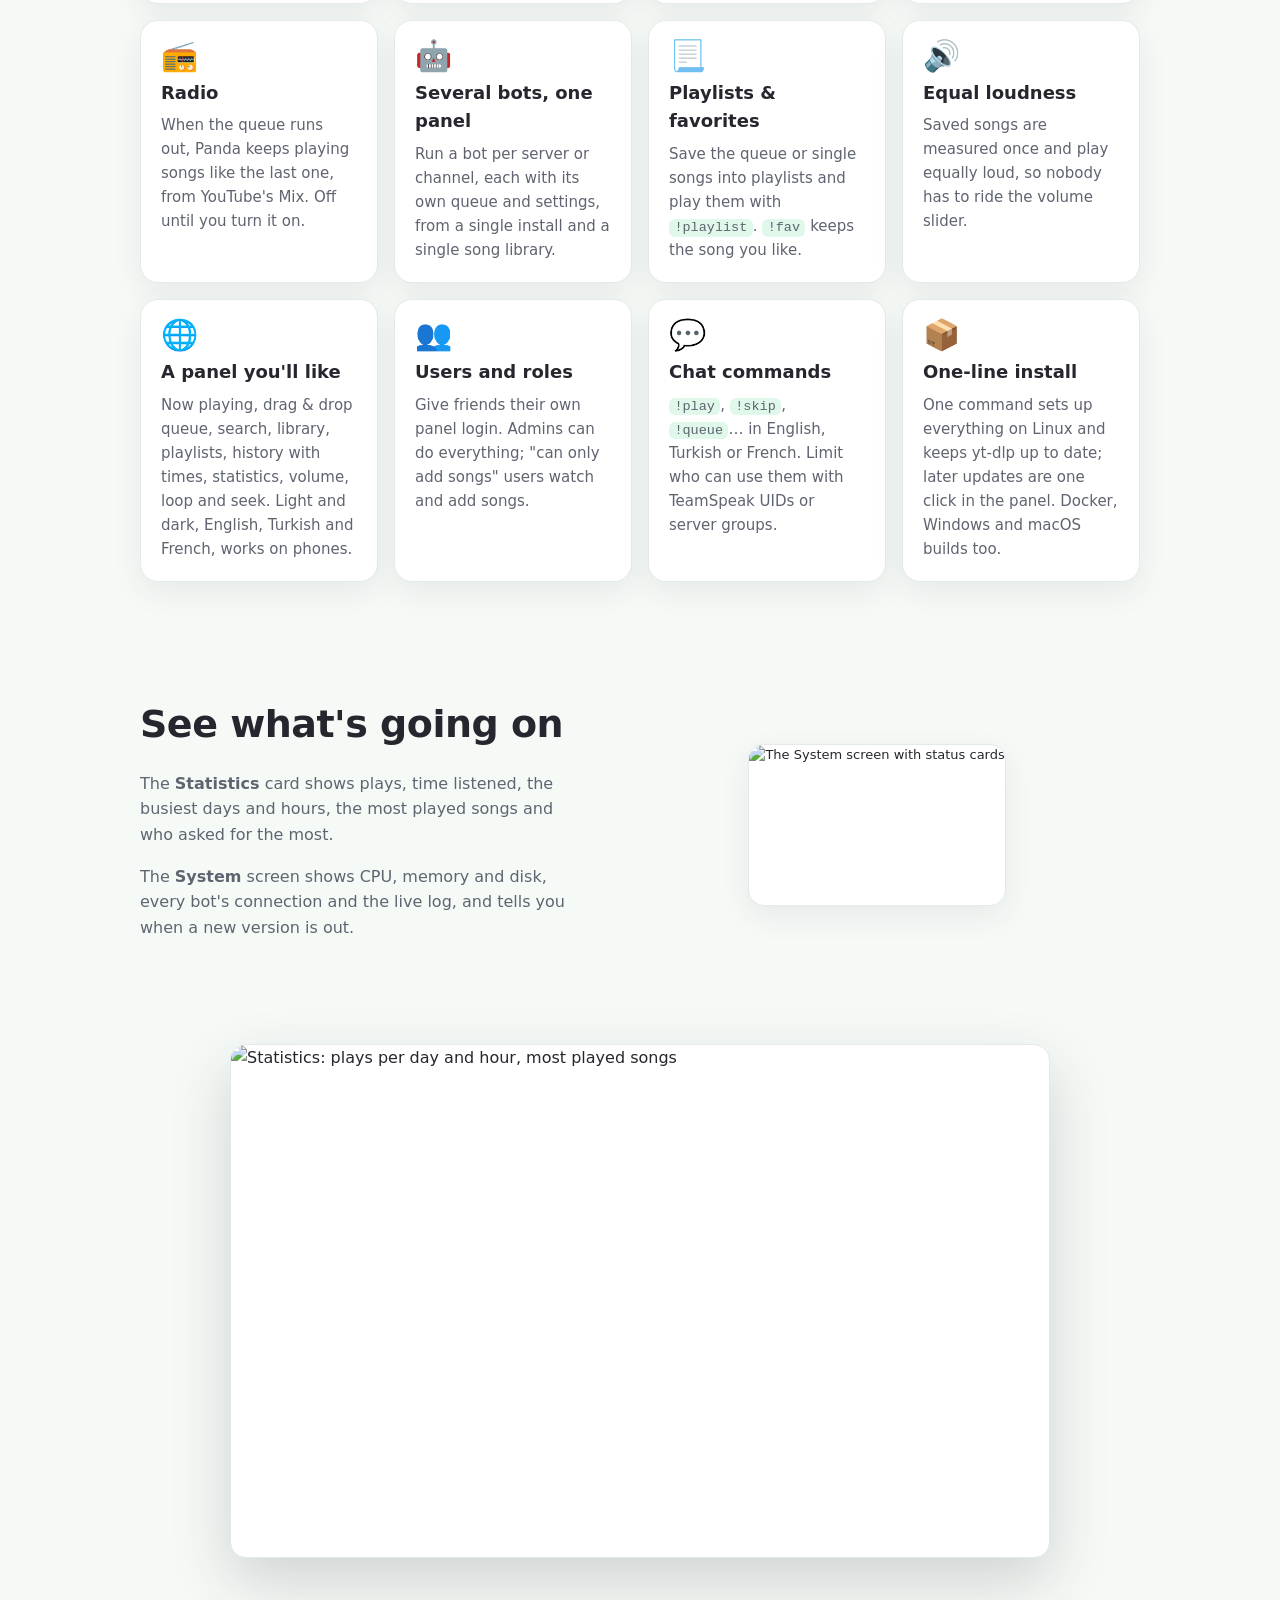
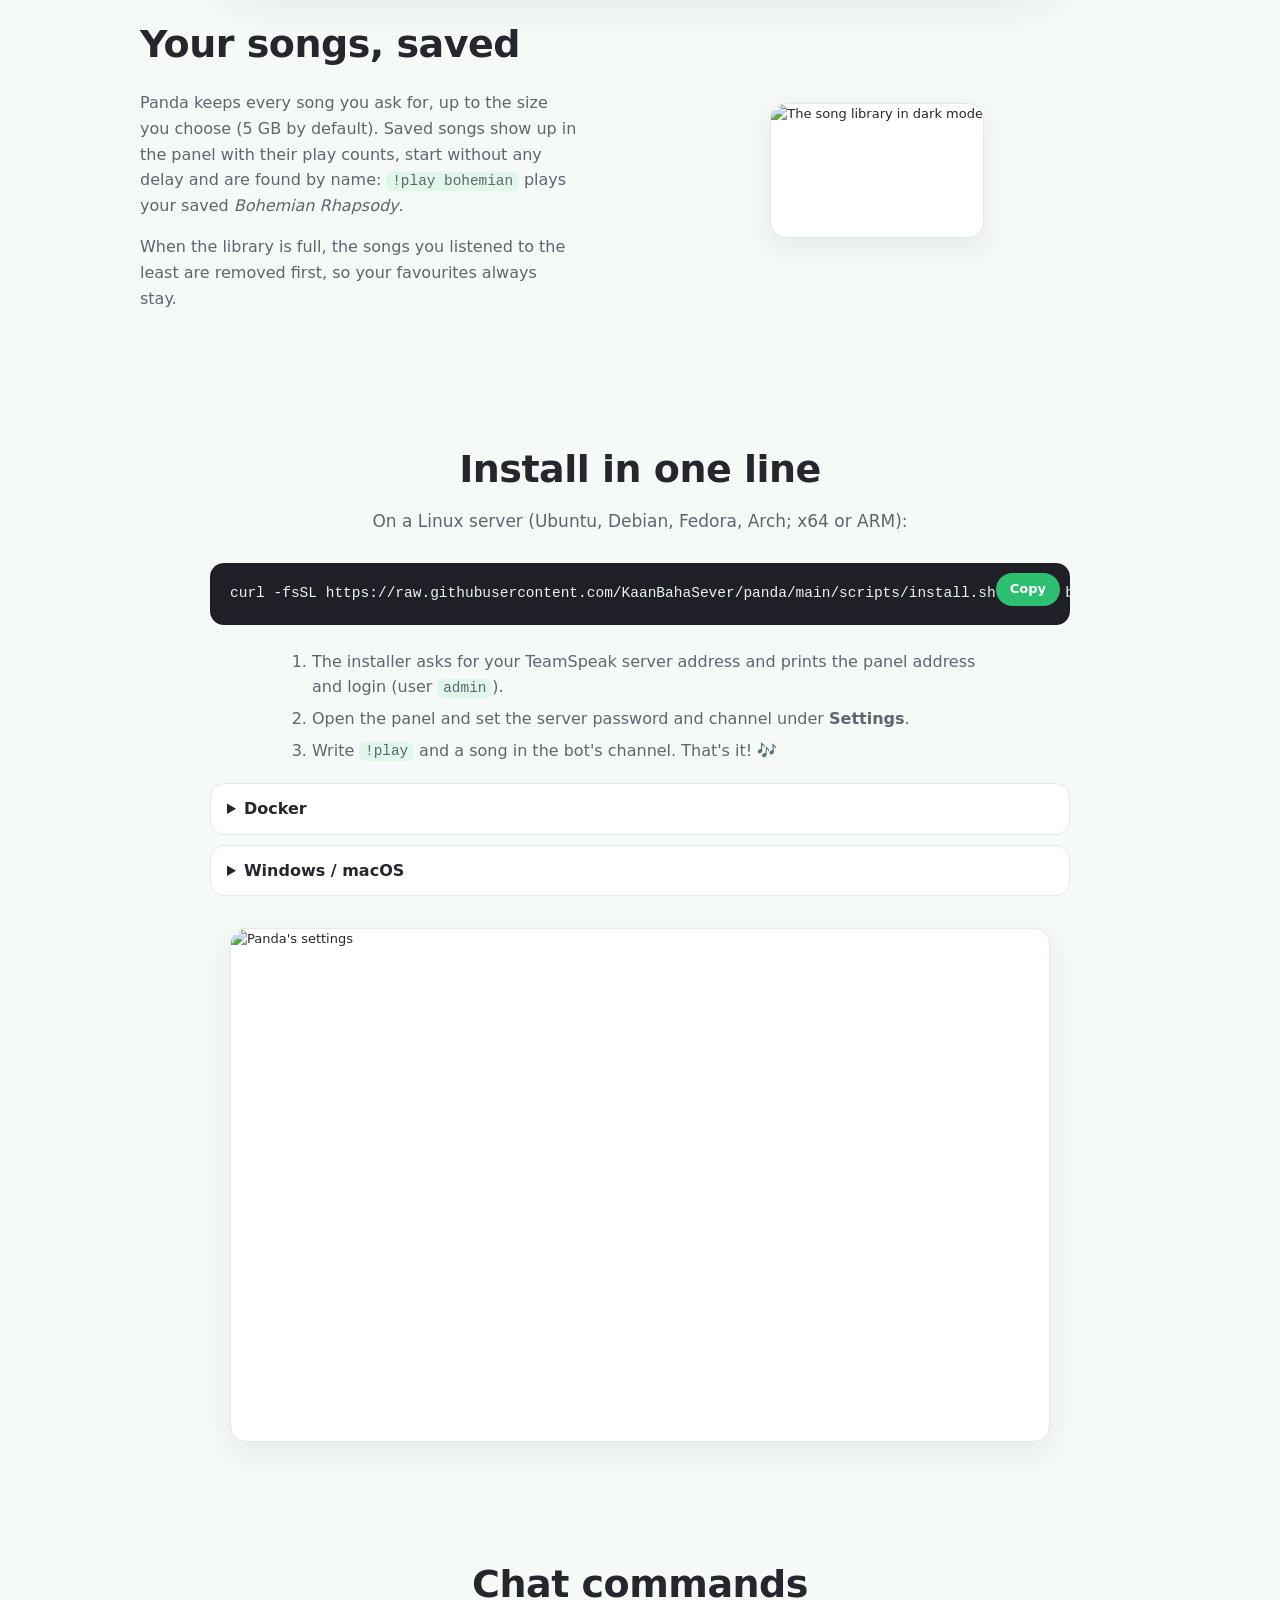
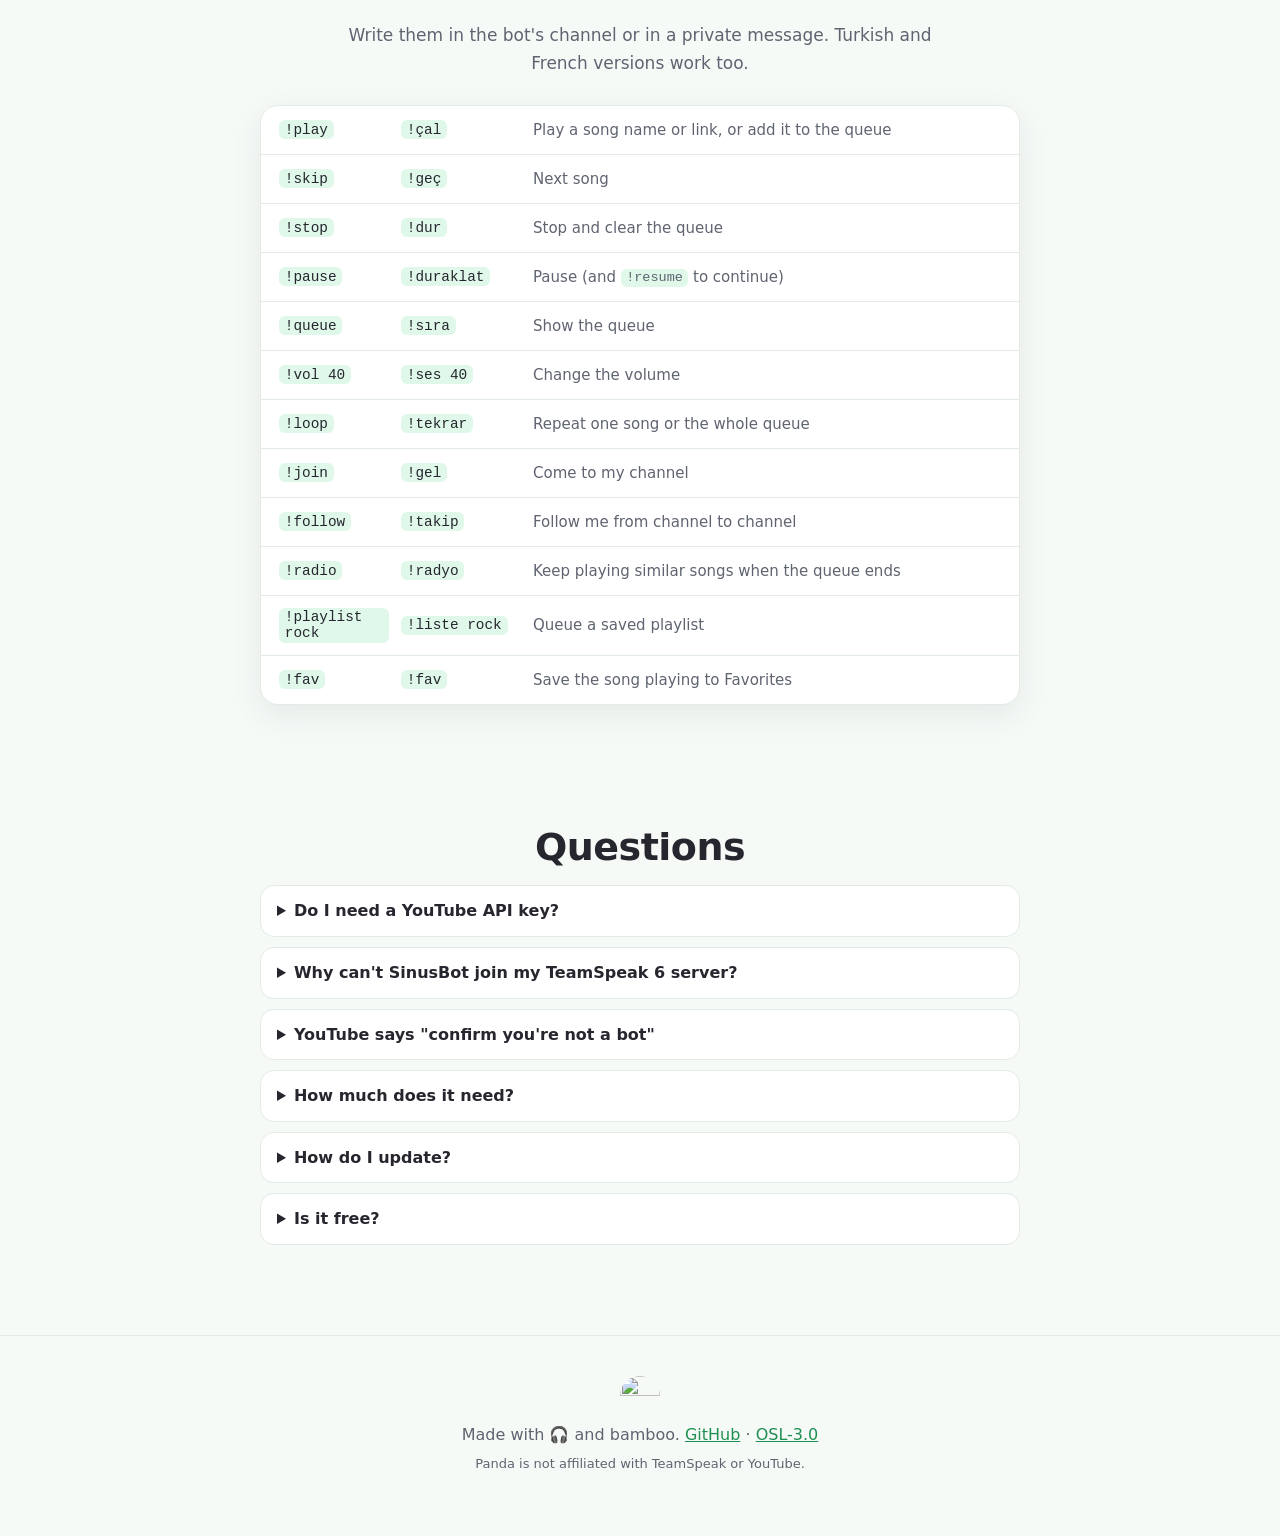
==== commit e50a0e88: "Version 0.3.9: French, and three small fixes - French chat replies, French command names (!jouer, !p" ====
--- a/site/index.html
+++ b/site/index.html
@@ -61,9 +61,9 @@
       <article class="card"><div class="ico">🤖</div><h3 data-i18n="f10.t">Several bots, one panel</h3><p data-i18n="f10.d">Run a bot per server or channel, each with its own queue and settings, from a single install and a single song library.</p></article>
       <article class="card"><div class="ico">📃</div><h3 data-i18n="f12.t">Playlists &amp; favorites</h3><p data-i18n="f12.d">Save the queue or single songs into playlists and play them with <code>!playlist</code>. <code>!fav</code> keeps the song you like.</p></article>
       <article class="card"><div class="ico">🔊</div><h3 data-i18n="f13.t">Equal loudness</h3><p data-i18n="f13.d">Saved songs are measured once and play equally loud, so nobody has to ride the volume slider.</p></article>
-      <article class="card"><div class="ico">🌐</div><h3 data-i18n="f5.t">A panel you'll like</h3><p data-i18n="f5.d">Now playing, drag &amp; drop queue, search, library, playlists, history with times, statistics, volume, loop and seek. Light and dark, English and Turkish, works on phones.</p></article>
+      <article class="card"><div class="ico">🌐</div><h3 data-i18n="f5.t">A panel you'll like</h3><p data-i18n="f5.d">Now playing, drag &amp; drop queue, search, library, playlists, history with times, statistics, volume, loop and seek. Light and dark, English, Turkish and French, works on phones.</p></article>
       <article class="card"><div class="ico">👥</div><h3 data-i18n="f11.t">Users and roles</h3><p data-i18n="f11.d">Give friends their own panel login. Admins can do everything; "can only add songs" users watch and add songs.</p></article>
-      <article class="card"><div class="ico">💬</div><h3 data-i18n="f6.t">Chat commands</h3><p data-i18n="f6.d"><code>!play</code>, <code>!skip</code>, <code>!queue</code>… in English or Turkish. Limit who can use them with TeamSpeak UIDs or server groups.</p></article>
+      <article class="card"><div class="ico">💬</div><h3 data-i18n="f6.t">Chat commands</h3><p data-i18n="f6.d"><code>!play</code>, <code>!skip</code>, <code>!queue</code>… in English, Turkish or French. Limit who can use them with TeamSpeak UIDs or server groups.</p></article>
       <article class="card"><div class="ico">📦</div><h3 data-i18n="f8.t">One-line install</h3><p data-i18n="f8.d">One command sets up everything on Linux and keeps yt-dlp up to date; later updates are one click in the panel. Docker, Windows and macOS builds too.</p></article>
     </div>
   </section>
@@ -114,7 +114,7 @@
 
   <section id="commands" class="section">
     <h2 data-i18n="cmd.title">Chat commands</h2>
-    <p class="lead" data-i18n="cmd.lead">Write them in the bot's channel or in a private message. Turkish versions work too.</p>
+    <p class="lead" data-i18n="cmd.lead">Write them in the bot's channel or in a private message. Turkish and French versions work too.</p>
     <div class="table">
       <div><code>!play</code><code>!çal</code><span data-i18n="cmd.play">Play a song name or link, or add it to the queue</span></div>
       <div><code>!skip</code><code>!geç</code><span data-i18n="cmd.skip">Next song</span></div>
@@ -137,7 +137,7 @@
     <details class="faq"><summary data-i18n="faq.q2">Why can't SinusBot join my TeamSpeak 6 server?</summary><p data-i18n="faq.a2">TeamSpeak 6 servers only accept TeamSpeak 3 clients from version 3.6.0, and SinusBot runs an older one. Panda speaks the protocol itself and understands the new license data that TeamSpeak 6 sends while connecting.</p></details>
     <details class="faq"><summary data-i18n="faq.q3">YouTube says "confirm you're not a bot"</summary><p data-i18n="faq.a3">That happens on some server IPs. Log in to YouTube in a private window, export the cookies with a cookies.txt extension, close the window and paste them in Settings → YouTube cookies.</p></details>
     <details class="faq"><summary data-i18n="faq.q4">How much does it need?</summary><p data-i18n="faq.a4">Very little: the bot uses about 130 MB of RAM, and yt-dlp and ffmpeg only run while a song plays. A small VPS next to your TeamSpeak server is plenty.</p></details>
-    <details class="faq"><summary data-i18n="faq.q6">How do I update?</summary><p data-i18n="faq.a6">On Linux installs, open <b>System → Updates</b> in the panel and click <b>Update now</b> (or run the installer again). With Docker: <code>git pull &amp;&amp; docker compose up -d --build</code>.</p></details>
+    <details class="faq"><summary data-i18n="faq.q6">How do I update?</summary><p data-i18n="faq.a6">On Linux installs, open <b>System → Updates</b> in the panel and click <b>Update Panda</b> (or run the installer again). With Docker: <code>git pull &amp;&amp; docker compose up -d --build</code>. Your songs, history, playlists and settings stay, and the queue carries on where it left off.</p></details>
     <details class="faq"><summary data-i18n="faq.q5">Is it free?</summary><p data-i18n="faq.a5">Yes, Panda is open source under the Open Software License 3.0. Ideas, bug reports and pull requests are welcome on GitHub.</p></details>
   </section>
 </main>
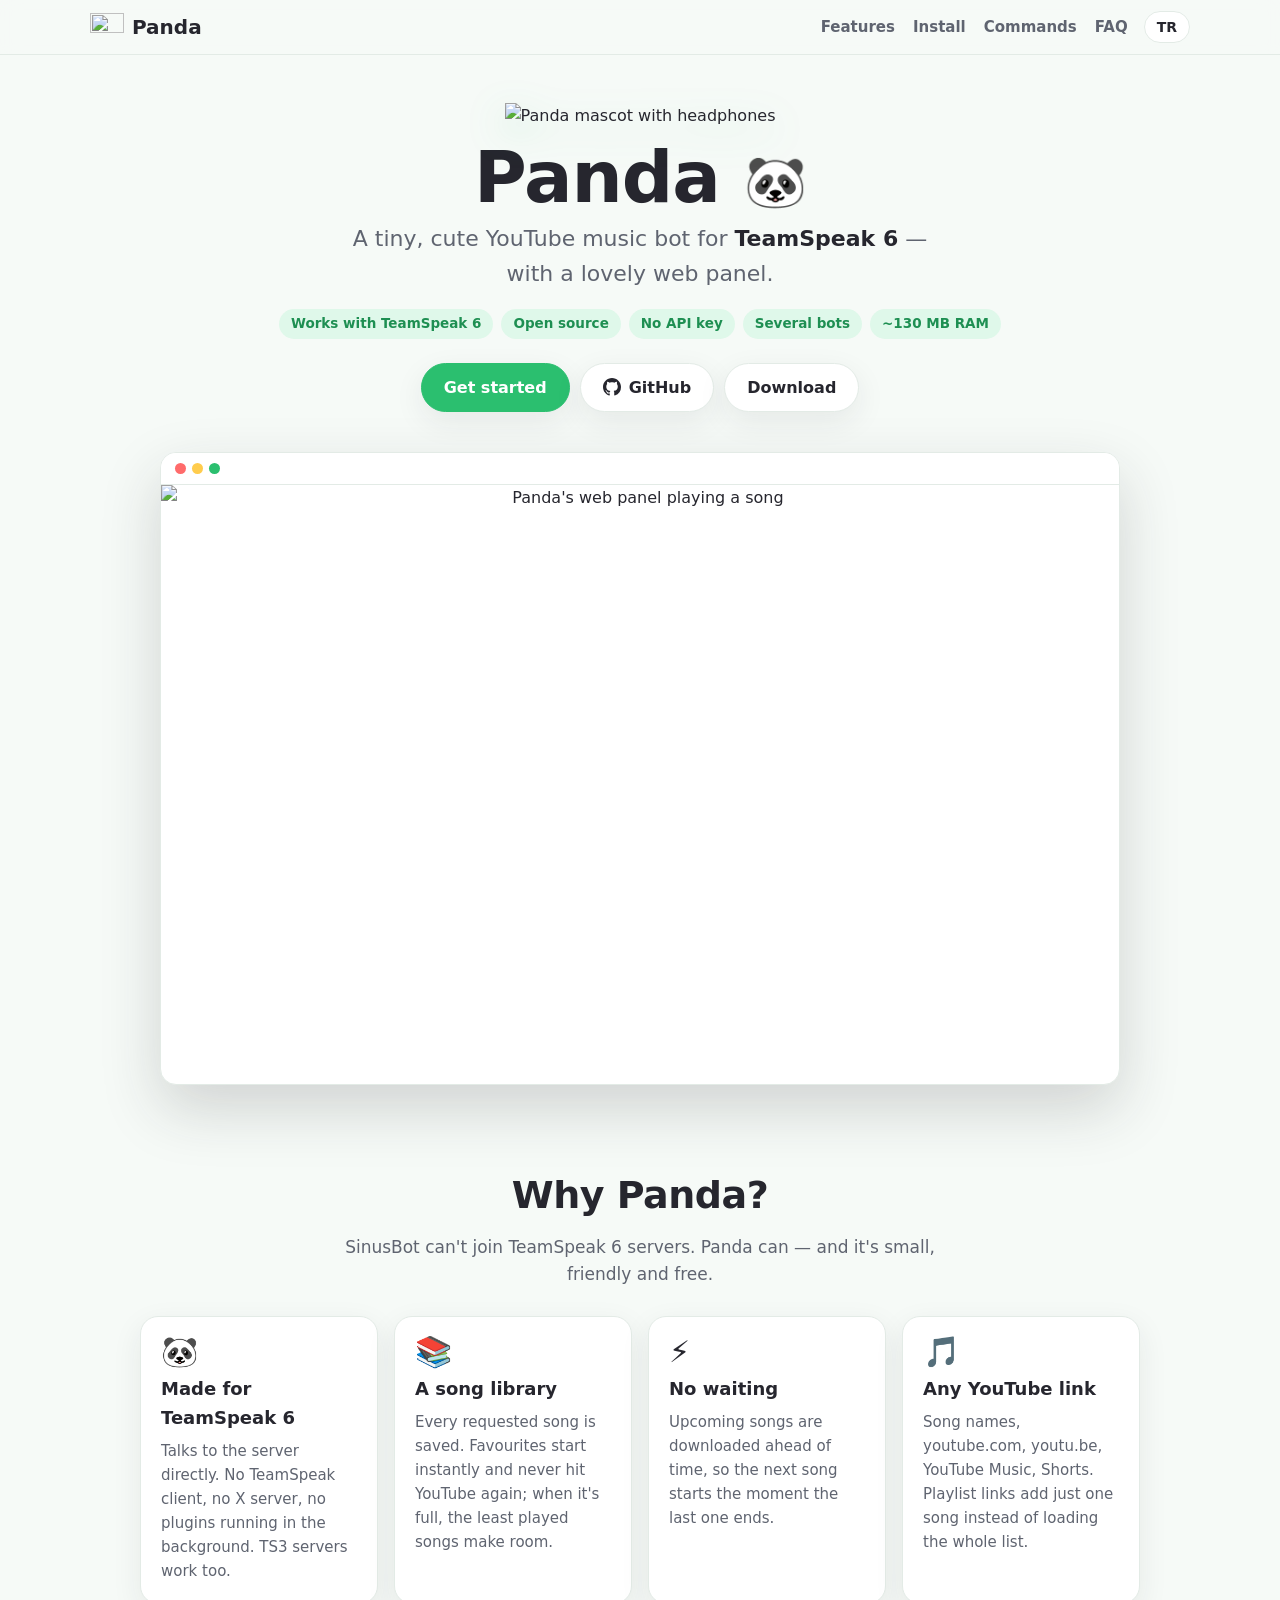
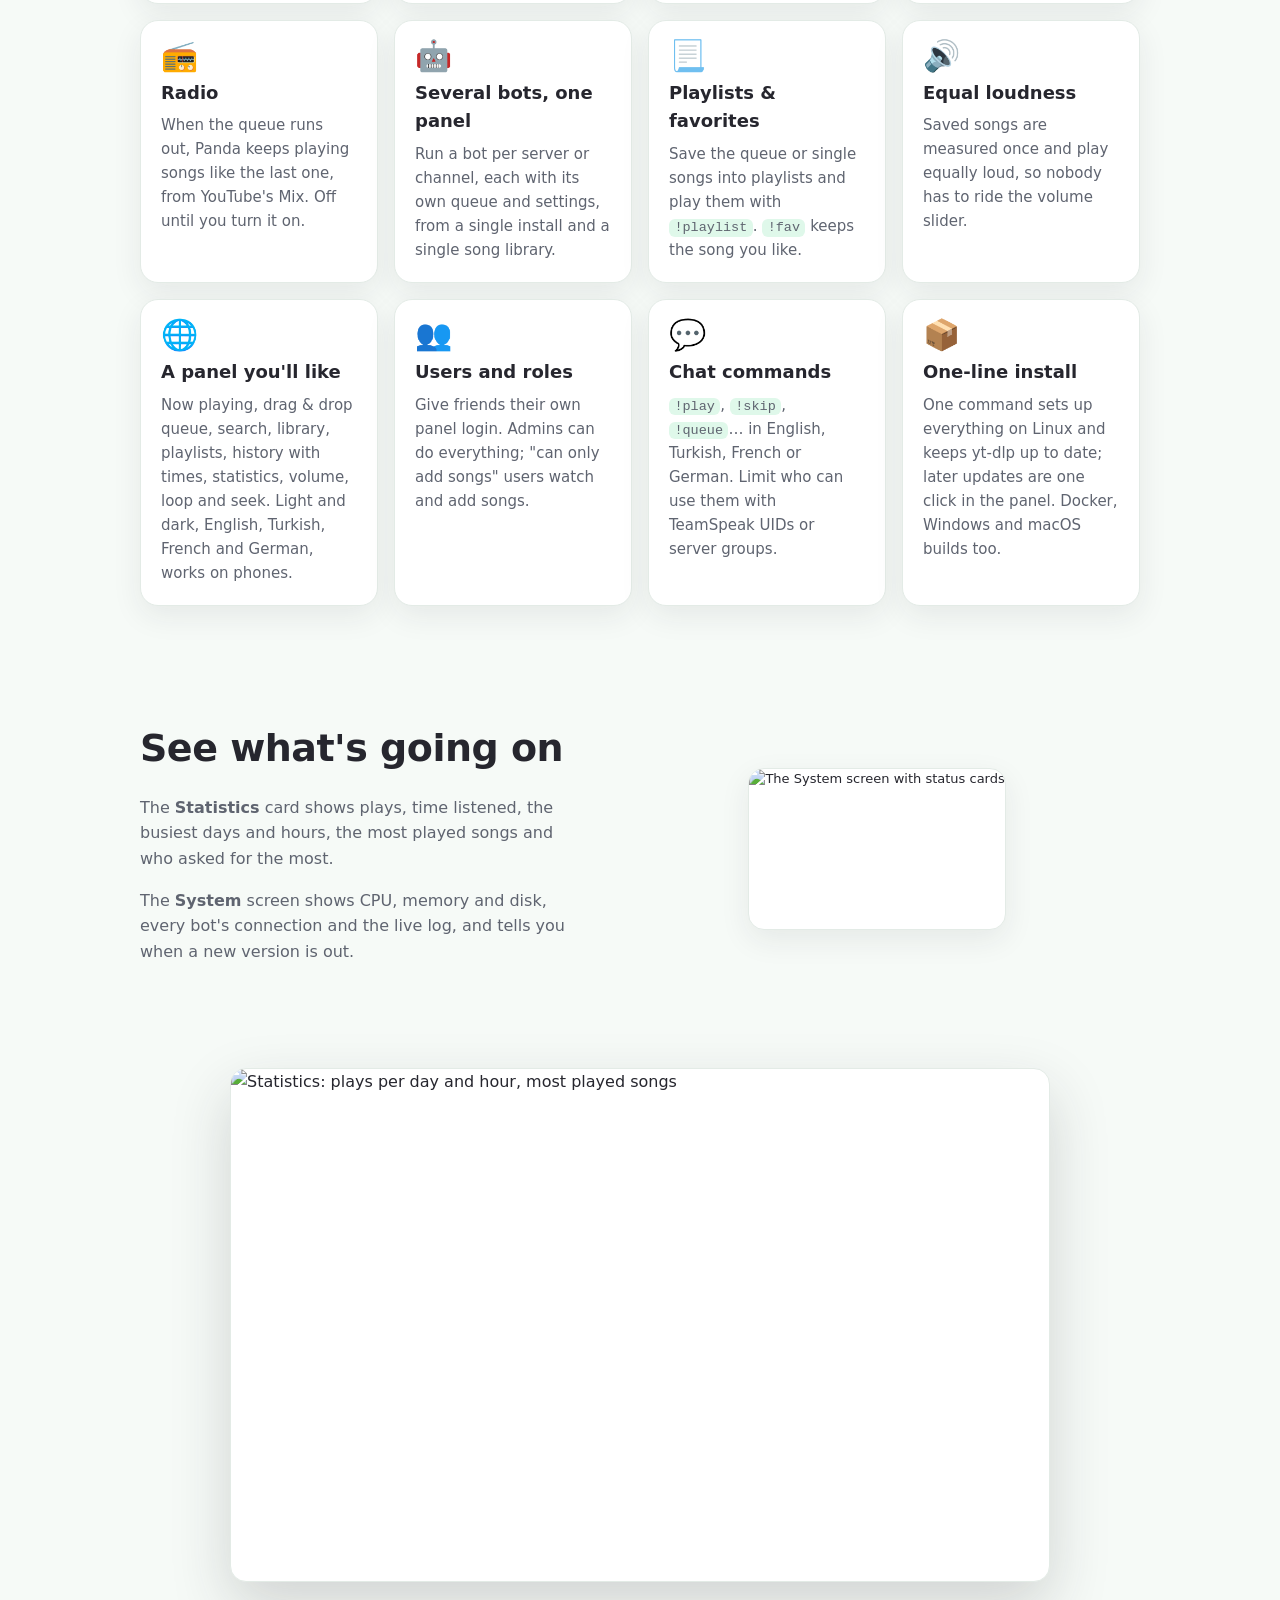
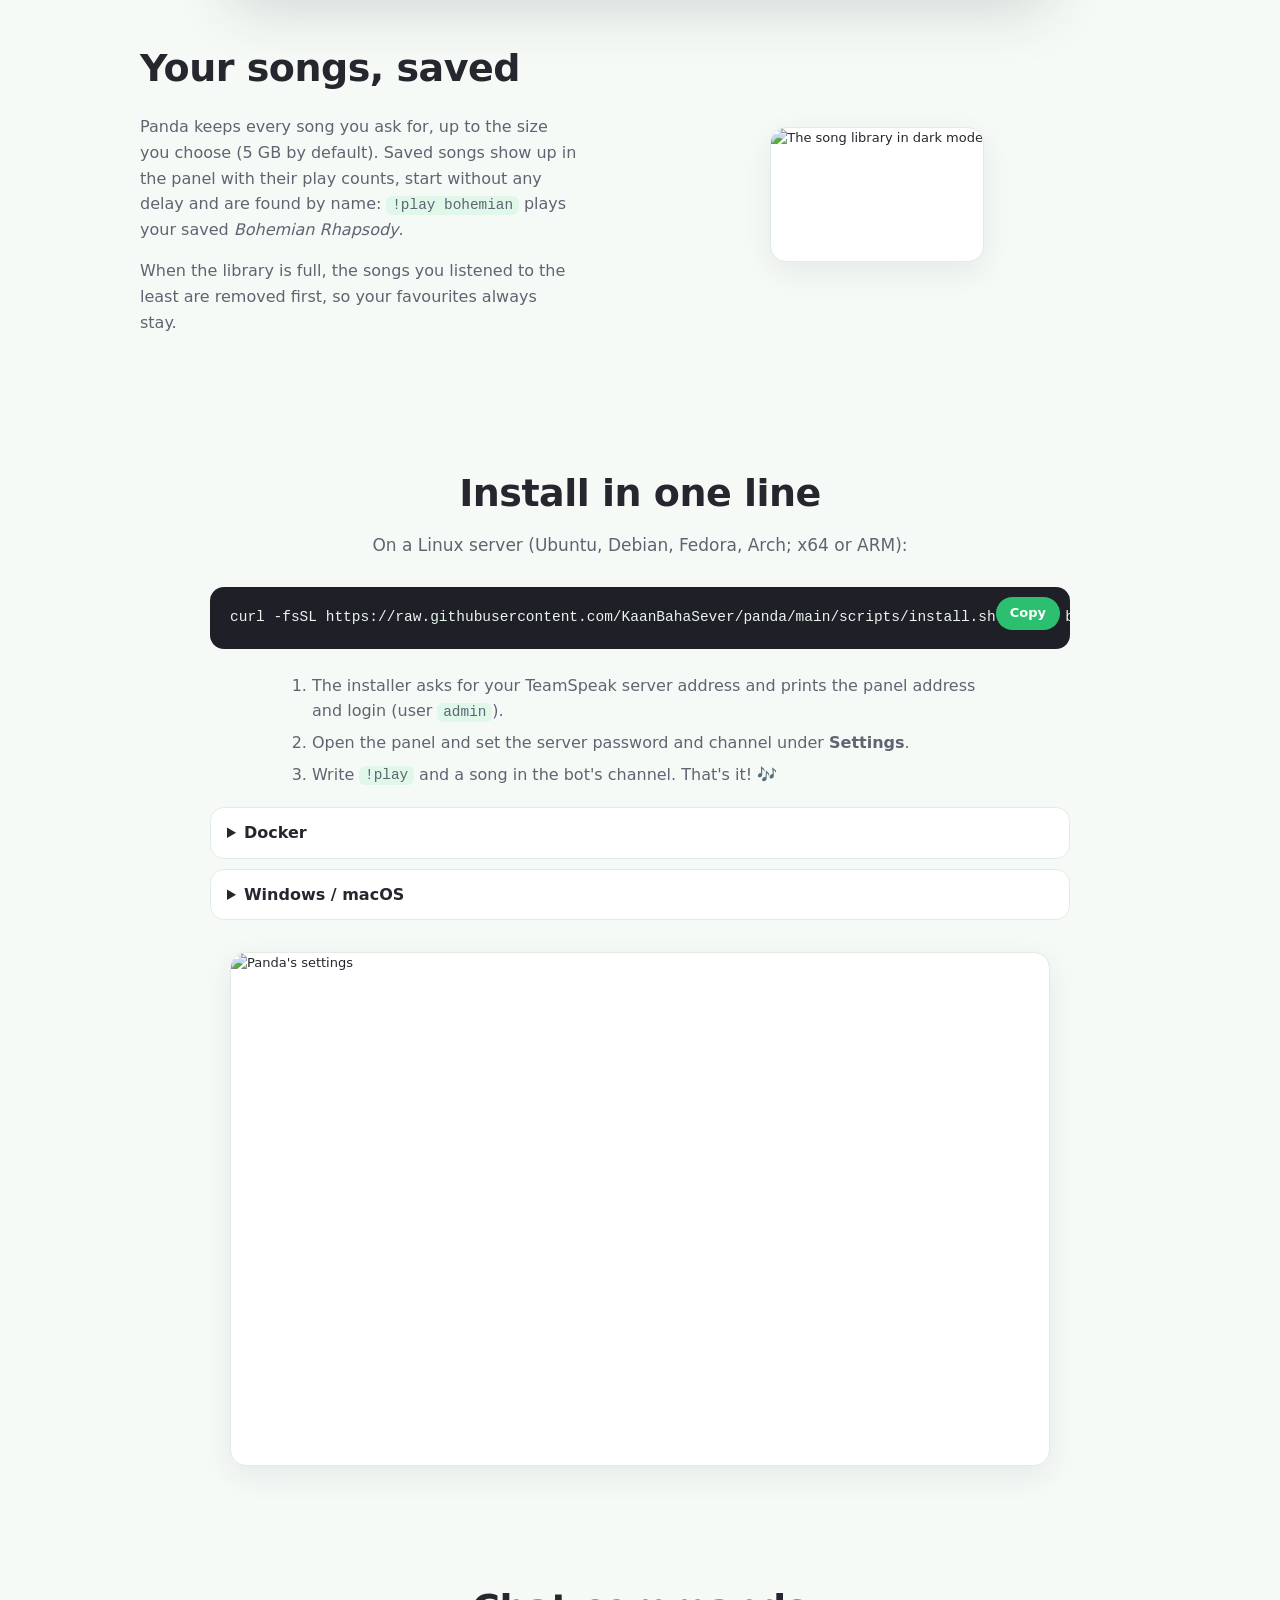
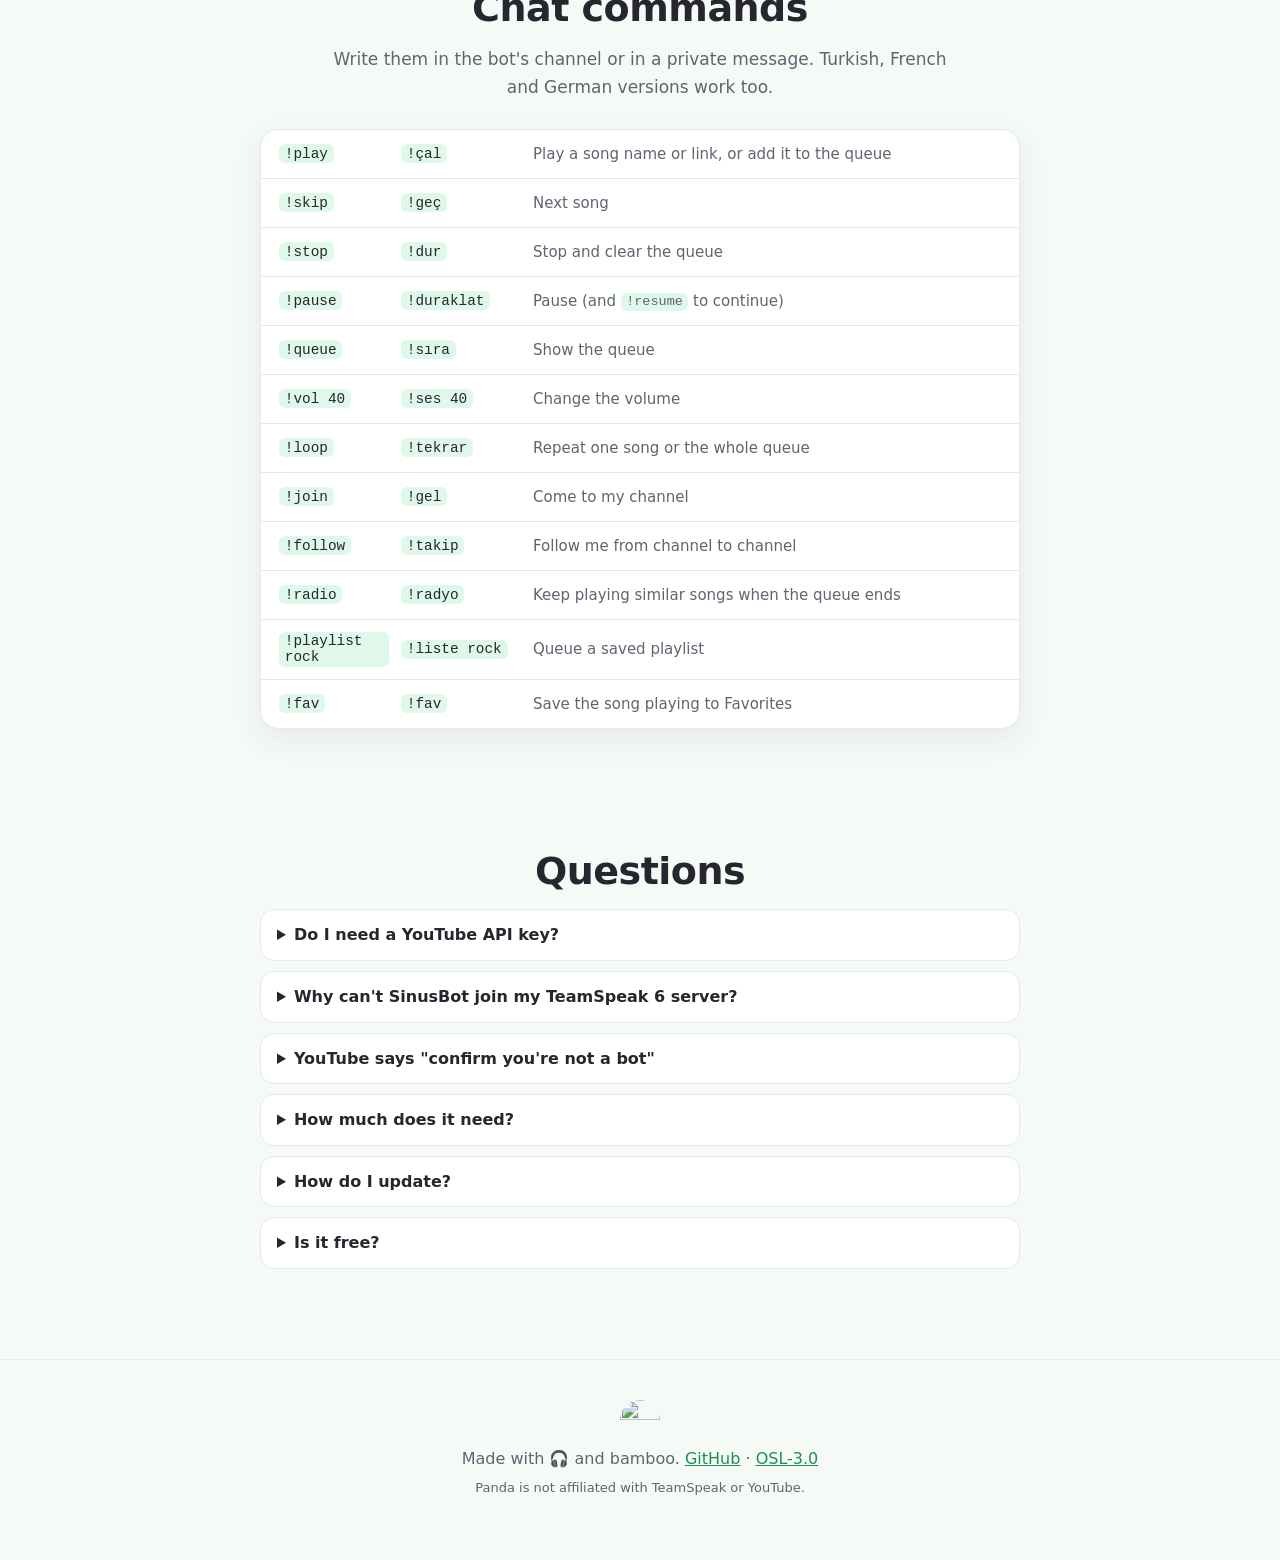
==== commit a18c2b1e: "Stage 1: YouTube retries, German, songs per person, vote skip, search and queue commands - YouTube r" ====
--- a/site/index.html
+++ b/site/index.html
@@ -61,9 +61,9 @@
       <article class="card"><div class="ico">🤖</div><h3 data-i18n="f10.t">Several bots, one panel</h3><p data-i18n="f10.d">Run a bot per server or channel, each with its own queue and settings, from a single install and a single song library.</p></article>
       <article class="card"><div class="ico">📃</div><h3 data-i18n="f12.t">Playlists &amp; favorites</h3><p data-i18n="f12.d">Save the queue or single songs into playlists and play them with <code>!playlist</code>. <code>!fav</code> keeps the song you like.</p></article>
       <article class="card"><div class="ico">🔊</div><h3 data-i18n="f13.t">Equal loudness</h3><p data-i18n="f13.d">Saved songs are measured once and play equally loud, so nobody has to ride the volume slider.</p></article>
-      <article class="card"><div class="ico">🌐</div><h3 data-i18n="f5.t">A panel you'll like</h3><p data-i18n="f5.d">Now playing, drag &amp; drop queue, search, library, playlists, history with times, statistics, volume, loop and seek. Light and dark, English, Turkish and French, works on phones.</p></article>
+      <article class="card"><div class="ico">🌐</div><h3 data-i18n="f5.t">A panel you'll like</h3><p data-i18n="f5.d">Now playing, drag &amp; drop queue, search, library, playlists, history with times, statistics, volume, loop and seek. Light and dark, English, Turkish, French and German, works on phones.</p></article>
       <article class="card"><div class="ico">👥</div><h3 data-i18n="f11.t">Users and roles</h3><p data-i18n="f11.d">Give friends their own panel login. Admins can do everything; "can only add songs" users watch and add songs.</p></article>
-      <article class="card"><div class="ico">💬</div><h3 data-i18n="f6.t">Chat commands</h3><p data-i18n="f6.d"><code>!play</code>, <code>!skip</code>, <code>!queue</code>… in English, Turkish or French. Limit who can use them with TeamSpeak UIDs or server groups.</p></article>
+      <article class="card"><div class="ico">💬</div><h3 data-i18n="f6.t">Chat commands</h3><p data-i18n="f6.d"><code>!play</code>, <code>!skip</code>, <code>!queue</code>… in English, Turkish, French or German. Limit who can use them with TeamSpeak UIDs or server groups.</p></article>
       <article class="card"><div class="ico">📦</div><h3 data-i18n="f8.t">One-line install</h3><p data-i18n="f8.d">One command sets up everything on Linux and keeps yt-dlp up to date; later updates are one click in the panel. Docker, Windows and macOS builds too.</p></article>
     </div>
   </section>
@@ -114,7 +114,7 @@
 
   <section id="commands" class="section">
     <h2 data-i18n="cmd.title">Chat commands</h2>
-    <p class="lead" data-i18n="cmd.lead">Write them in the bot's channel or in a private message. Turkish and French versions work too.</p>
+    <p class="lead" data-i18n="cmd.lead">Write them in the bot's channel or in a private message. Turkish, French and German versions work too.</p>
     <div class="table">
       <div><code>!play</code><code>!çal</code><span data-i18n="cmd.play">Play a song name or link, or add it to the queue</span></div>
       <div><code>!skip</code><code>!geç</code><span data-i18n="cmd.skip">Next song</span></div>
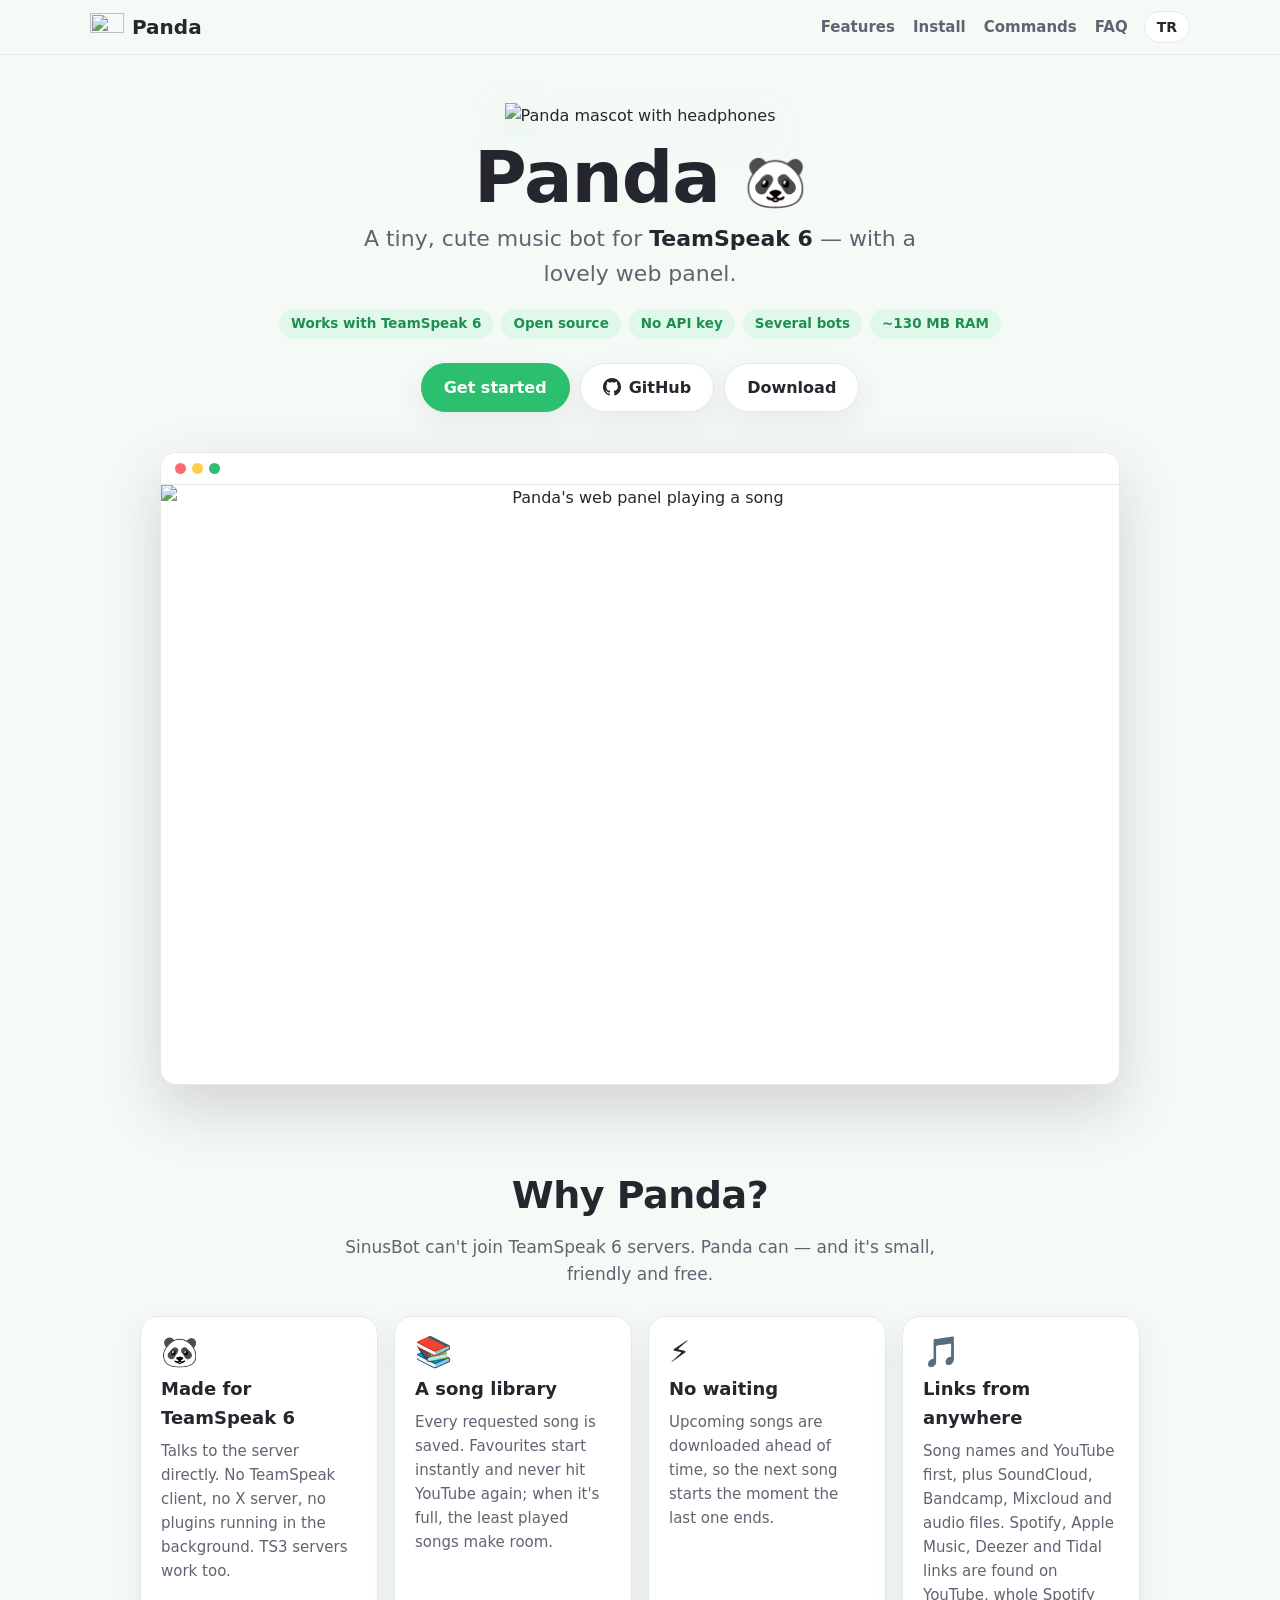
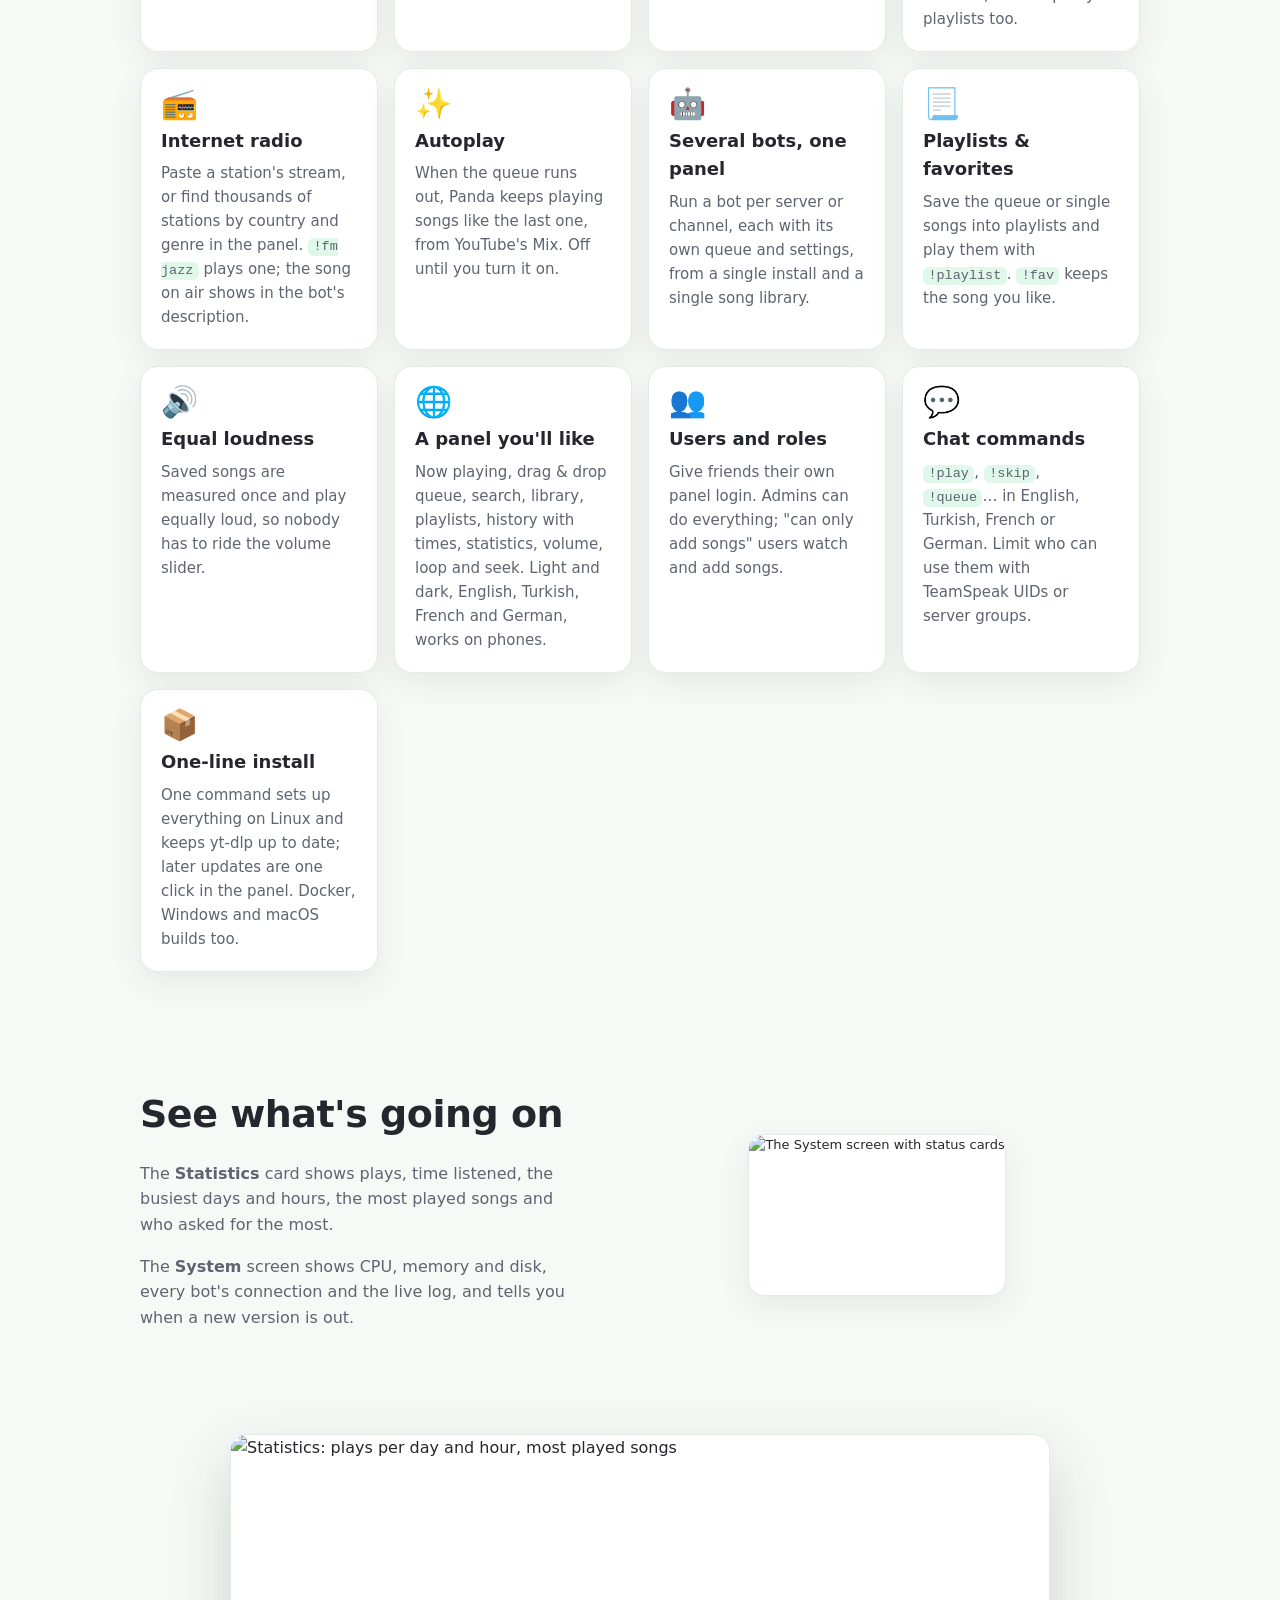
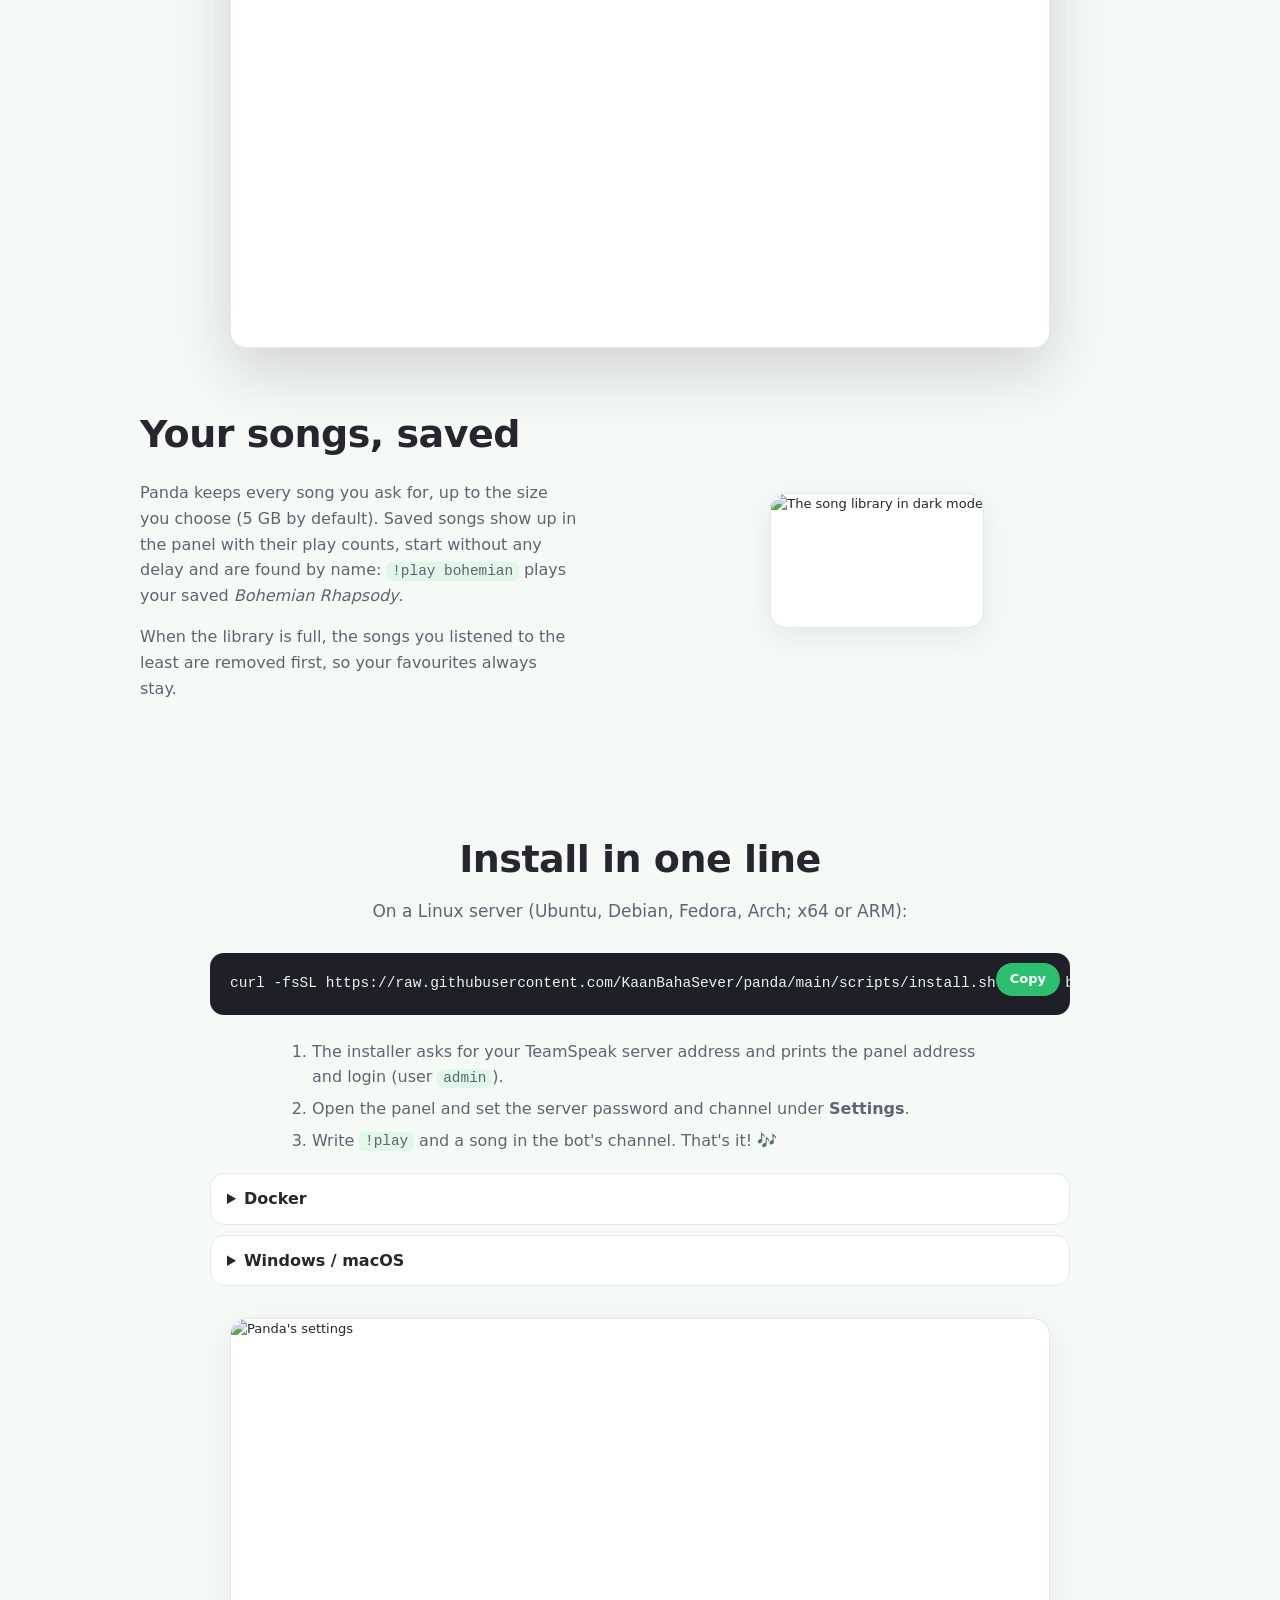
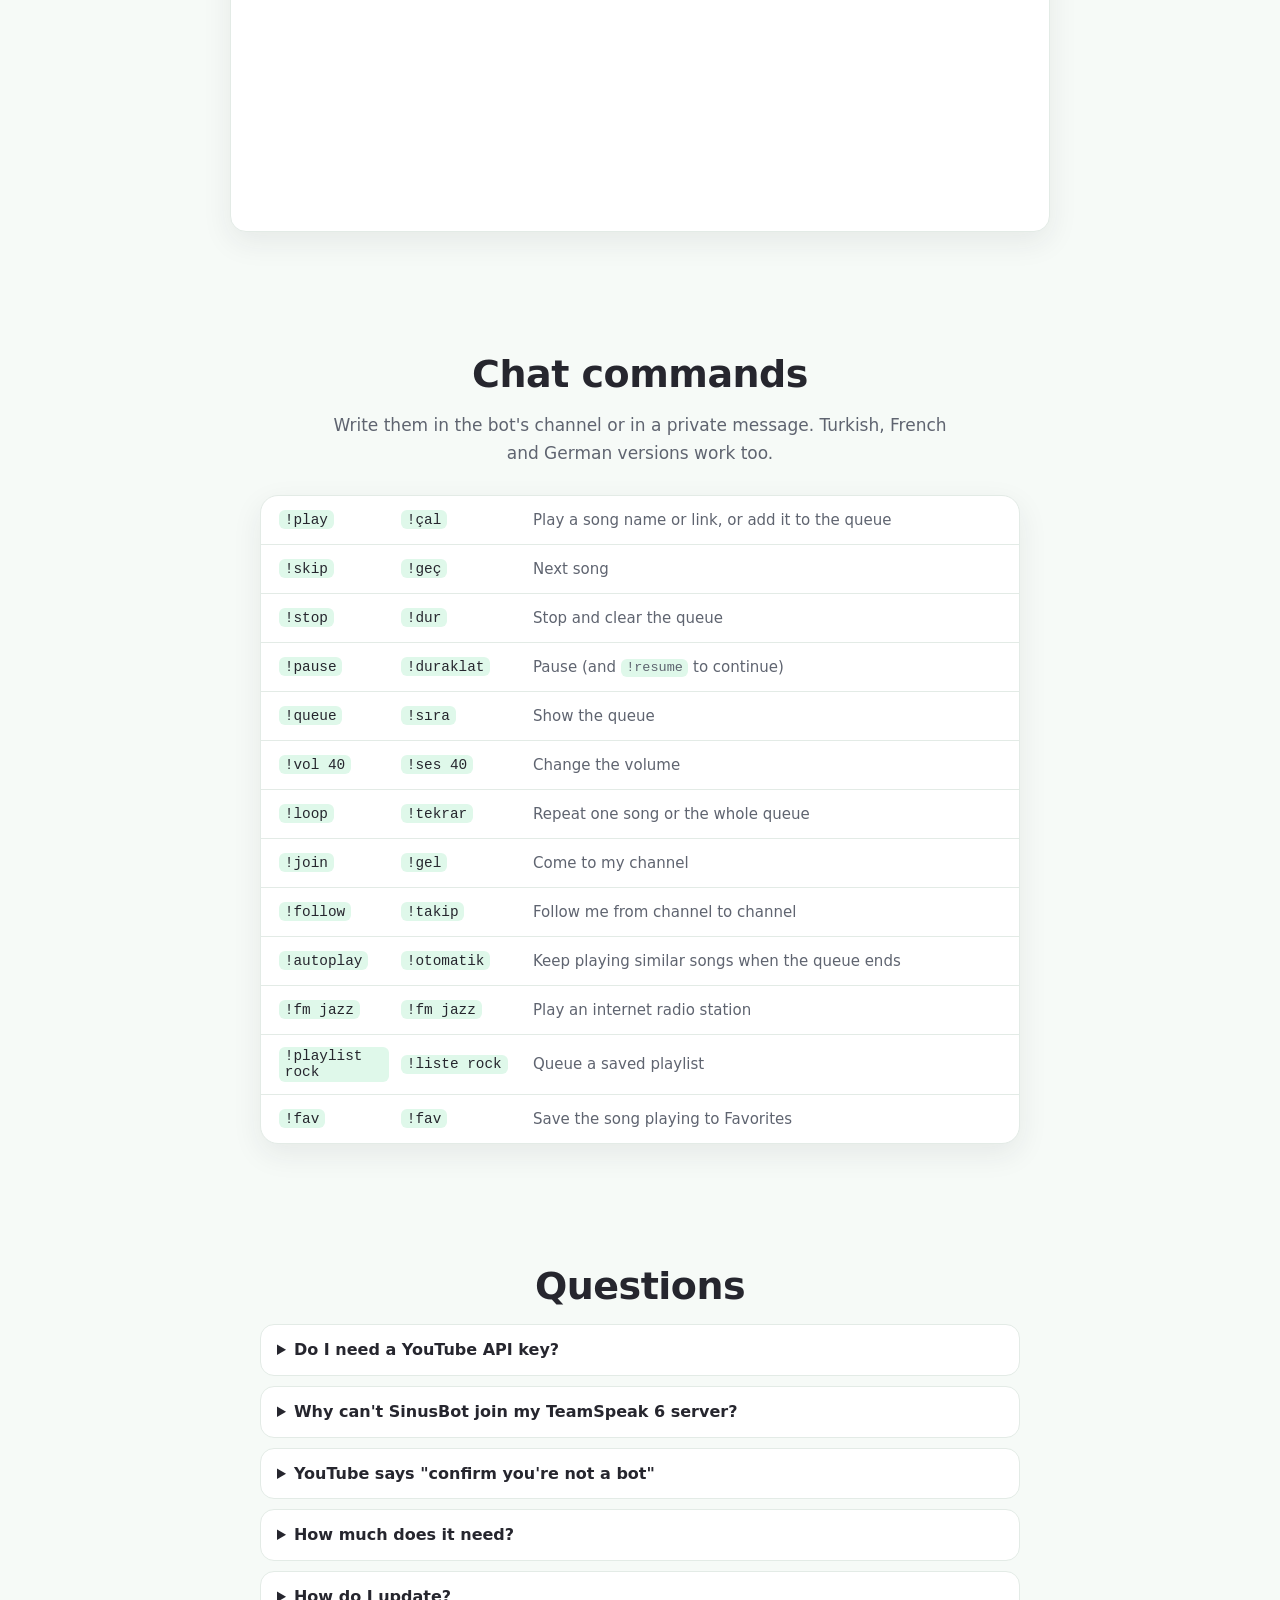
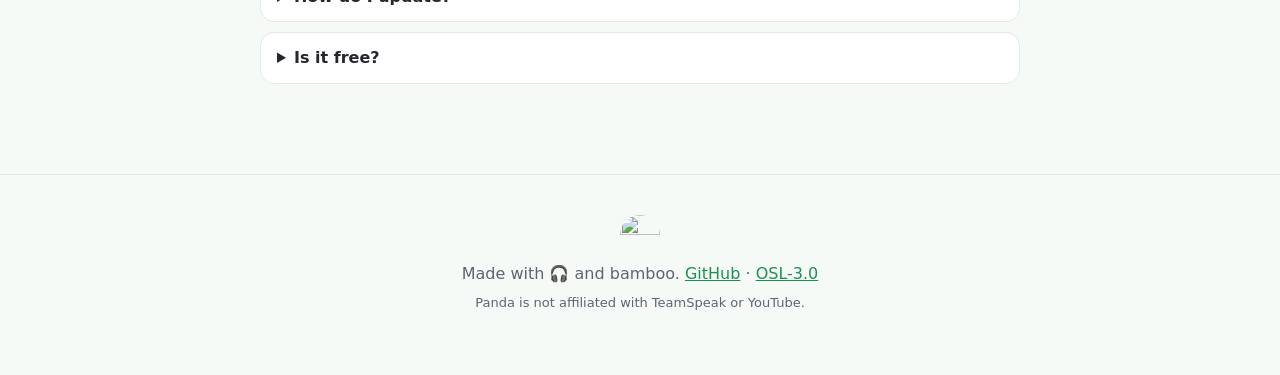
==== commit 68017ab8: "Stage 3: sources, links from anywhere, internet radio, SponsorBlock, version 0.6.0 - Sources: songs " ====
--- a/site/index.html
+++ b/site/index.html
@@ -3,9 +3,9 @@
 <head>
 <meta charset="utf-8">
 <meta name="viewport" content="width=device-width, initial-scale=1">
-<title>Panda 🐼 — a cute YouTube music bot for TeamSpeak 6</title>
-<meta name="description" content="Panda is a tiny, open-source YouTube music bot for TeamSpeak 6 with a lovely web panel, a song library and a one-line installer.">
-<meta property="og:title" content="Panda 🐼 — YouTube music bot for TeamSpeak 6">
+<title>Panda 🐼 — a cute music bot for TeamSpeak 6</title>
+<meta name="description" content="Panda is a tiny, open-source music bot for TeamSpeak 6: YouTube, SoundCloud, Spotify links and internet radio, with a lovely web panel, a song library and a one-line installer.">
+<meta property="og:title" content="Panda 🐼 — music bot for TeamSpeak 6">
 <meta property="og:description" content="Tiny, cute and open source. Song library, web panel, one-line install.">
 <meta property="og:image" content="https://kaanbahasever.github.io/panda/img/now-playing.png">
 <meta name="theme-color" content="#2bbf6f">
@@ -30,7 +30,7 @@
   <section class="hero">
     <img class="mascot" src="img/logo.svg" alt="Panda mascot with headphones" width="180" height="180">
     <h1>Panda <span class="wave">🐼</span></h1>
-    <p class="tagline" data-i18n="hero.tagline">A tiny, cute YouTube music bot for <b>TeamSpeak 6</b> — with a lovely web panel.</p>
+    <p class="tagline" data-i18n="hero.tagline">A tiny, cute music bot for <b>TeamSpeak 6</b> — with a lovely web panel.</p>
     <div class="chips">
       <span class="chip" data-i18n="chip.ts6">Works with TeamSpeak 6</span>
       <span class="chip" data-i18n="chip.oss">Open source</span>
@@ -56,8 +56,9 @@
       <article class="card"><div class="ico">🐼</div><h3 data-i18n="f1.t">Made for TeamSpeak 6</h3><p data-i18n="f1.d">Talks to the server directly. No TeamSpeak client, no X server, no plugins running in the background. TS3 servers work too.</p></article>
       <article class="card"><div class="ico">📚</div><h3 data-i18n="f2.t">A song library</h3><p data-i18n="f2.d">Every requested song is saved. Favourites start instantly and never hit YouTube again; when it's full, the least played songs make room.</p></article>
       <article class="card"><div class="ico">⚡</div><h3 data-i18n="f3.t">No waiting</h3><p data-i18n="f3.d">Upcoming songs are downloaded ahead of time, so the next song starts the moment the last one ends.</p></article>
-      <article class="card"><div class="ico">🎵</div><h3 data-i18n="f4.t">Any YouTube link</h3><p data-i18n="f4.d">Song names, youtube.com, youtu.be, YouTube Music, Shorts. Playlist links add just one song instead of loading the whole list.</p></article>
-      <article class="card"><div class="ico">📻</div><h3 data-i18n="f9.t">Radio</h3><p data-i18n="f9.d">When the queue runs out, Panda keeps playing songs like the last one, from YouTube's Mix. Off until you turn it on.</p></article>
+      <article class="card"><div class="ico">🎵</div><h3 data-i18n="f4.t">Links from anywhere</h3><p data-i18n="f4.d">Song names and YouTube first, plus SoundCloud, Bandcamp, Mixcloud and audio files. Spotify, Apple Music, Deezer and Tidal links are found on YouTube, whole Spotify playlists too.</p></article>
+      <article class="card"><div class="ico">📻</div><h3 data-i18n="f14.t">Internet radio</h3><p data-i18n="f14.d">Paste a station's stream, or find thousands of stations by country and genre in the panel. <code>!fm jazz</code> plays one; the song on air shows in the bot's description.</p></article>
+      <article class="card"><div class="ico">✨</div><h3 data-i18n="f9.t">Autoplay</h3><p data-i18n="f9.d">When the queue runs out, Panda keeps playing songs like the last one, from YouTube's Mix. Off until you turn it on.</p></article>
       <article class="card"><div class="ico">🤖</div><h3 data-i18n="f10.t">Several bots, one panel</h3><p data-i18n="f10.d">Run a bot per server or channel, each with its own queue and settings, from a single install and a single song library.</p></article>
       <article class="card"><div class="ico">📃</div><h3 data-i18n="f12.t">Playlists &amp; favorites</h3><p data-i18n="f12.d">Save the queue or single songs into playlists and play them with <code>!playlist</code>. <code>!fav</code> keeps the song you like.</p></article>
       <article class="card"><div class="ico">🔊</div><h3 data-i18n="f13.t">Equal loudness</h3><p data-i18n="f13.d">Saved songs are measured once and play equally loud, so nobody has to ride the volume slider.</p></article>
@@ -125,7 +126,8 @@
       <div><code>!loop</code><code>!tekrar</code><span data-i18n="cmd.loop">Repeat one song or the whole queue</span></div>
       <div><code>!join</code><code>!gel</code><span data-i18n="cmd.join">Come to my channel</span></div>
       <div><code>!follow</code><code>!takip</code><span data-i18n="cmd.follow">Follow me from channel to channel</span></div>
-      <div><code>!radio</code><code>!radyo</code><span data-i18n="cmd.radio">Keep playing similar songs when the queue ends</span></div>
+      <div><code>!autoplay</code><code>!otomatik</code><span data-i18n="cmd.radio">Keep playing similar songs when the queue ends</span></div>
+      <div><code>!fm jazz</code><code>!fm jazz</code><span data-i18n="cmd.fm">Play an internet radio station</span></div>
       <div><code>!playlist rock</code><code>!liste rock</code><span data-i18n="cmd.playlist">Queue a saved playlist</span></div>
       <div><code>!fav</code><code>!fav</code><span data-i18n="cmd.fav">Save the song playing to Favorites</span></div>
     </div>
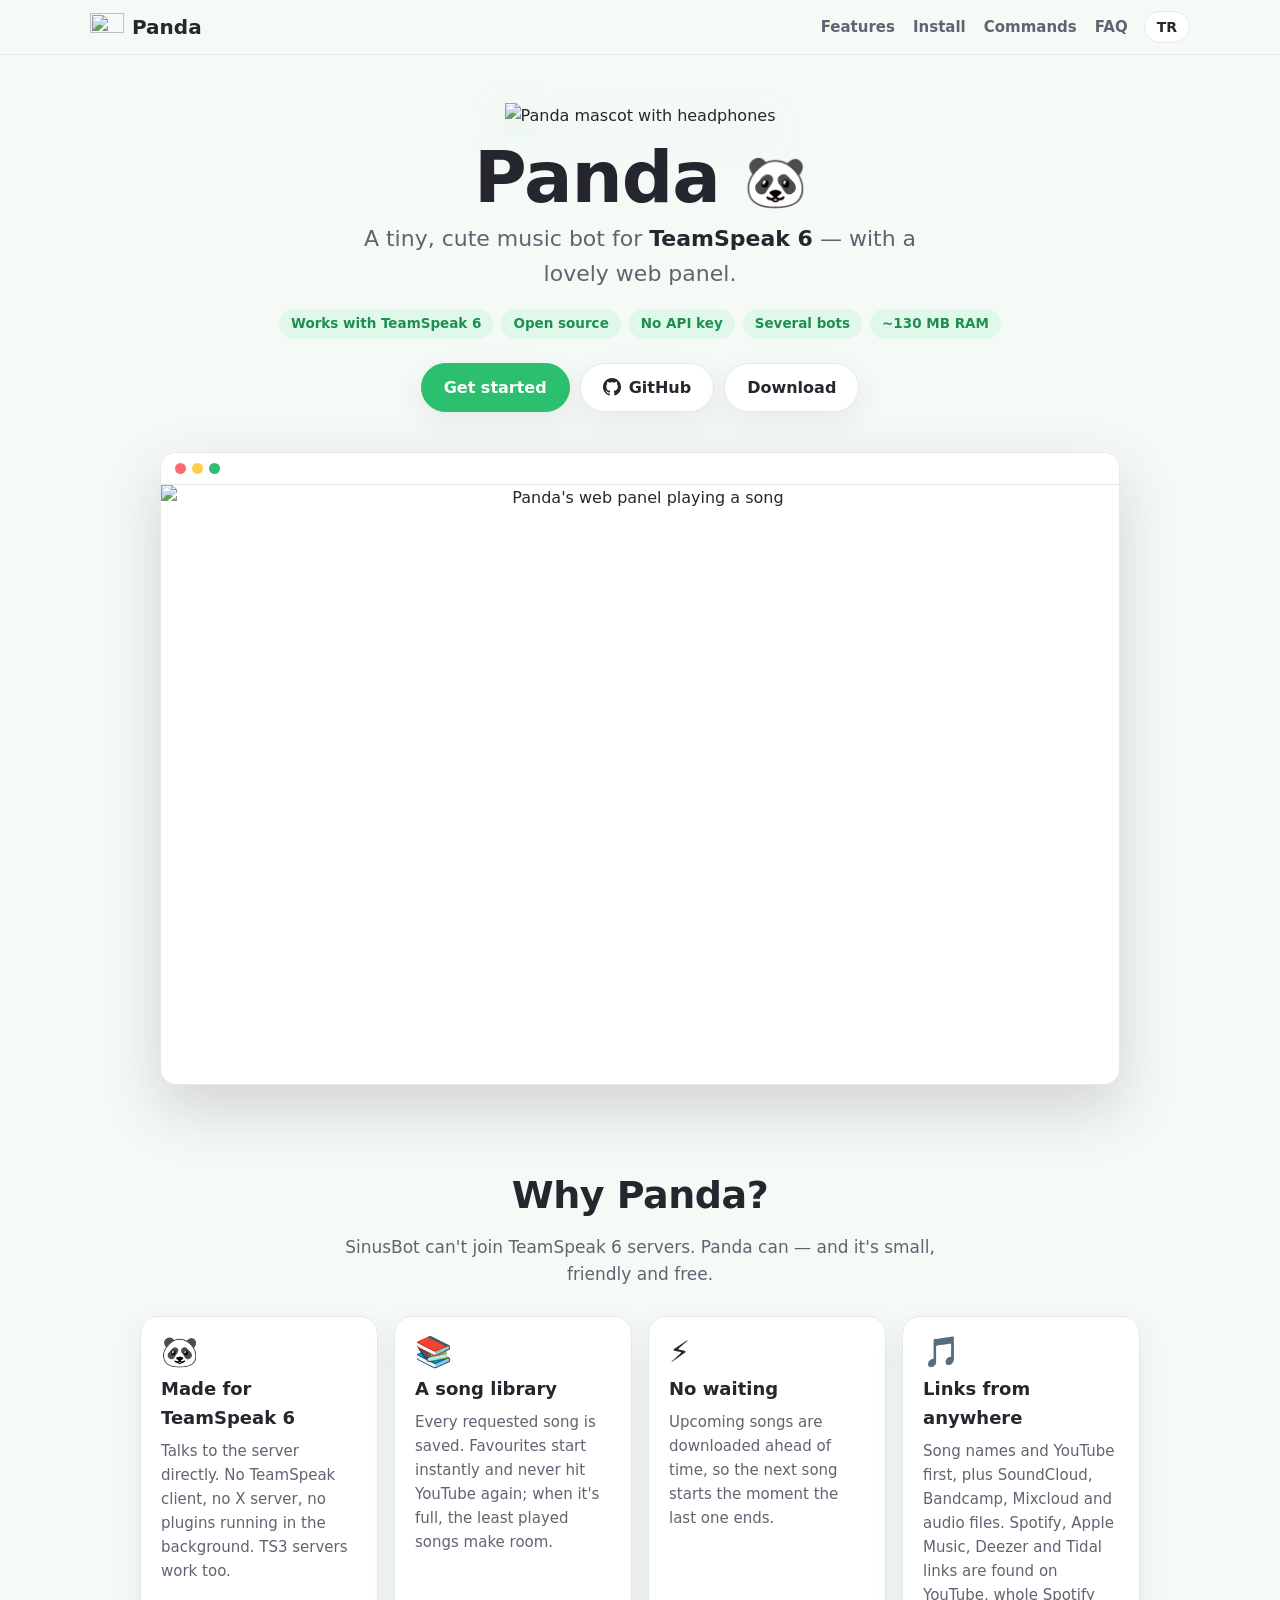
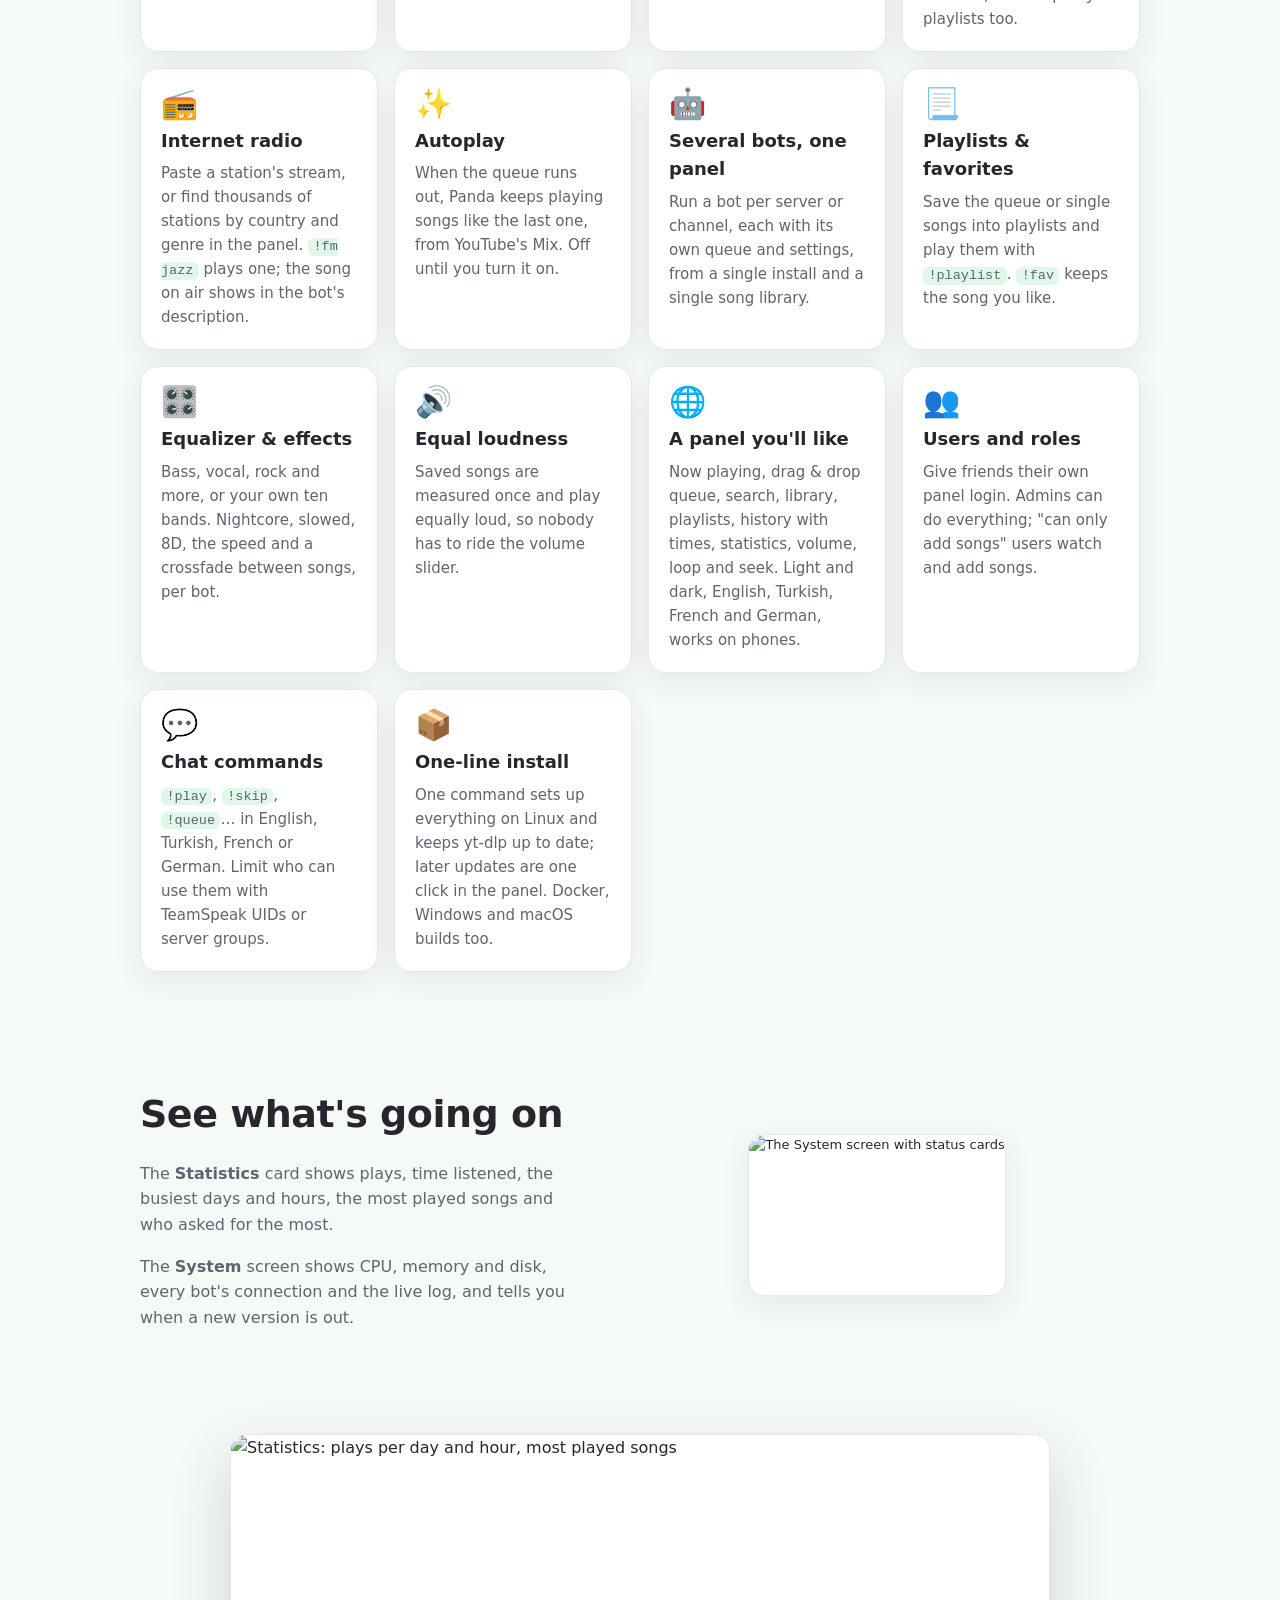
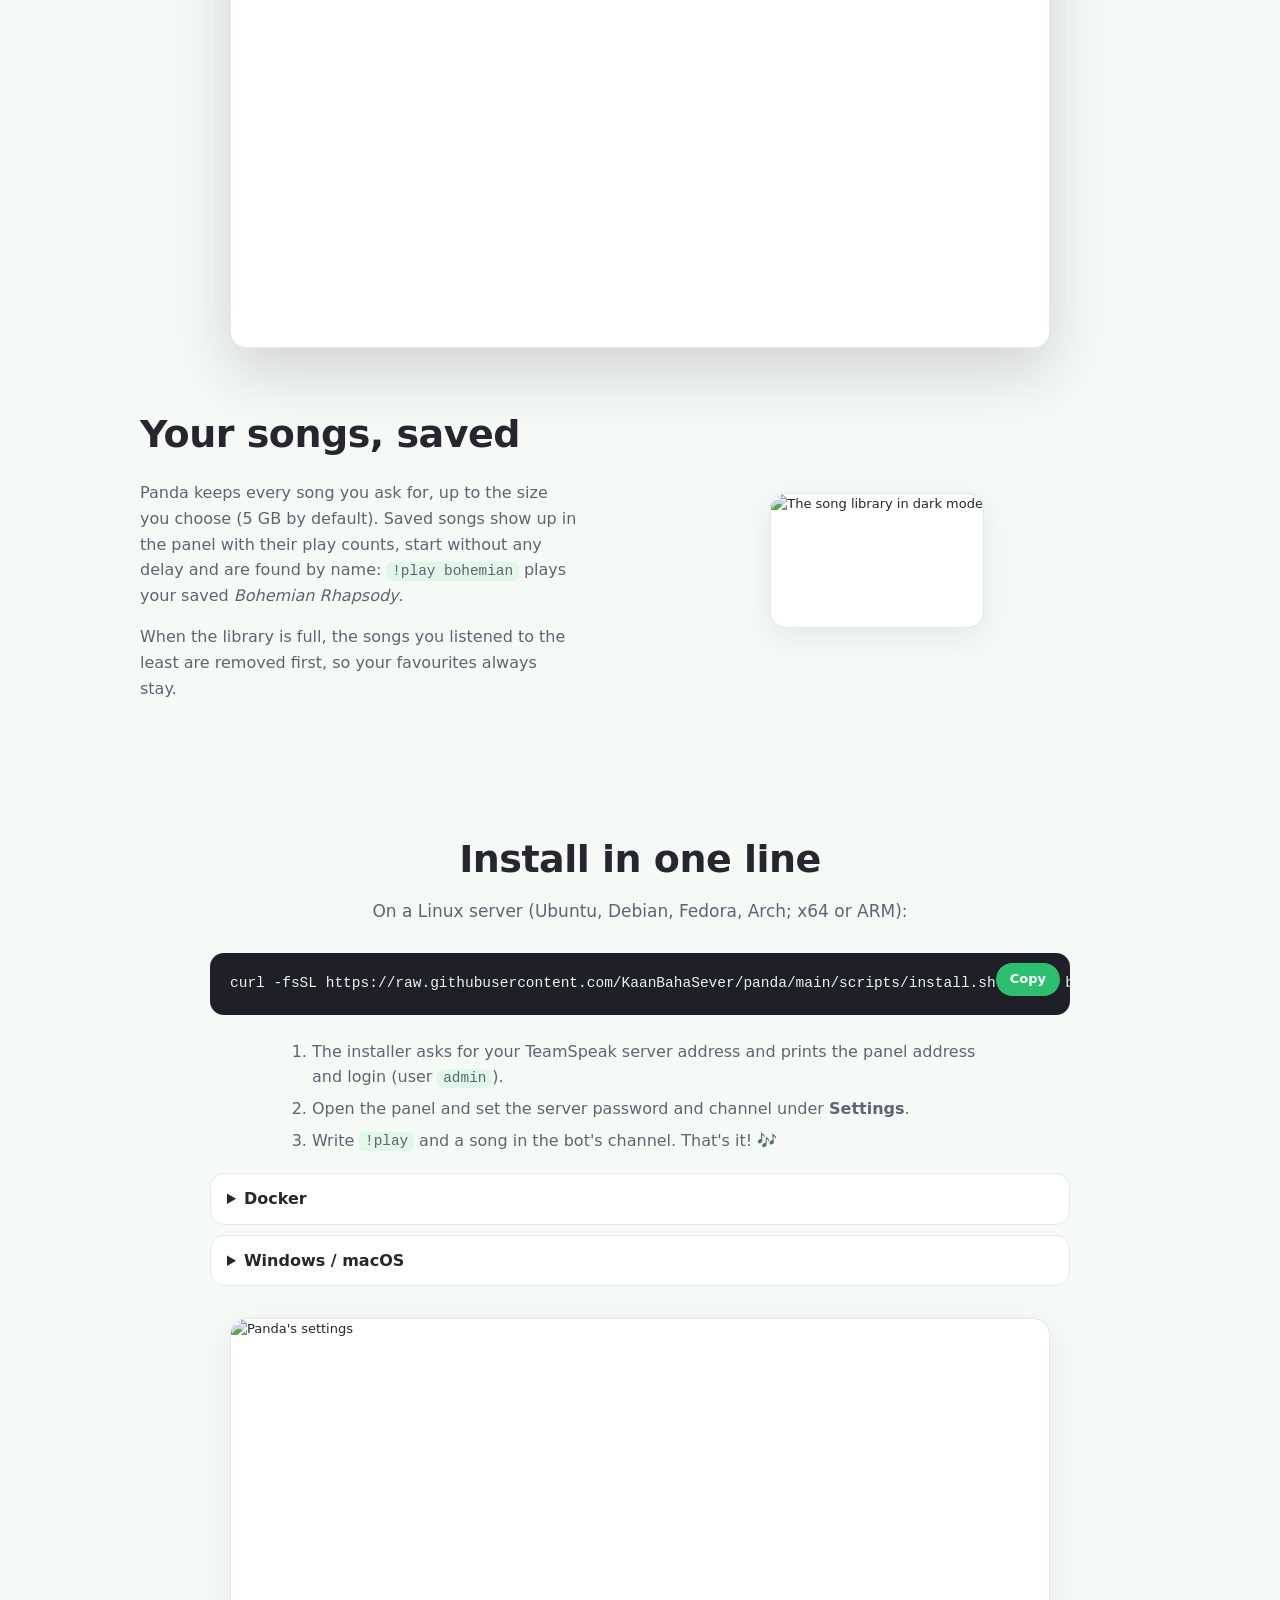
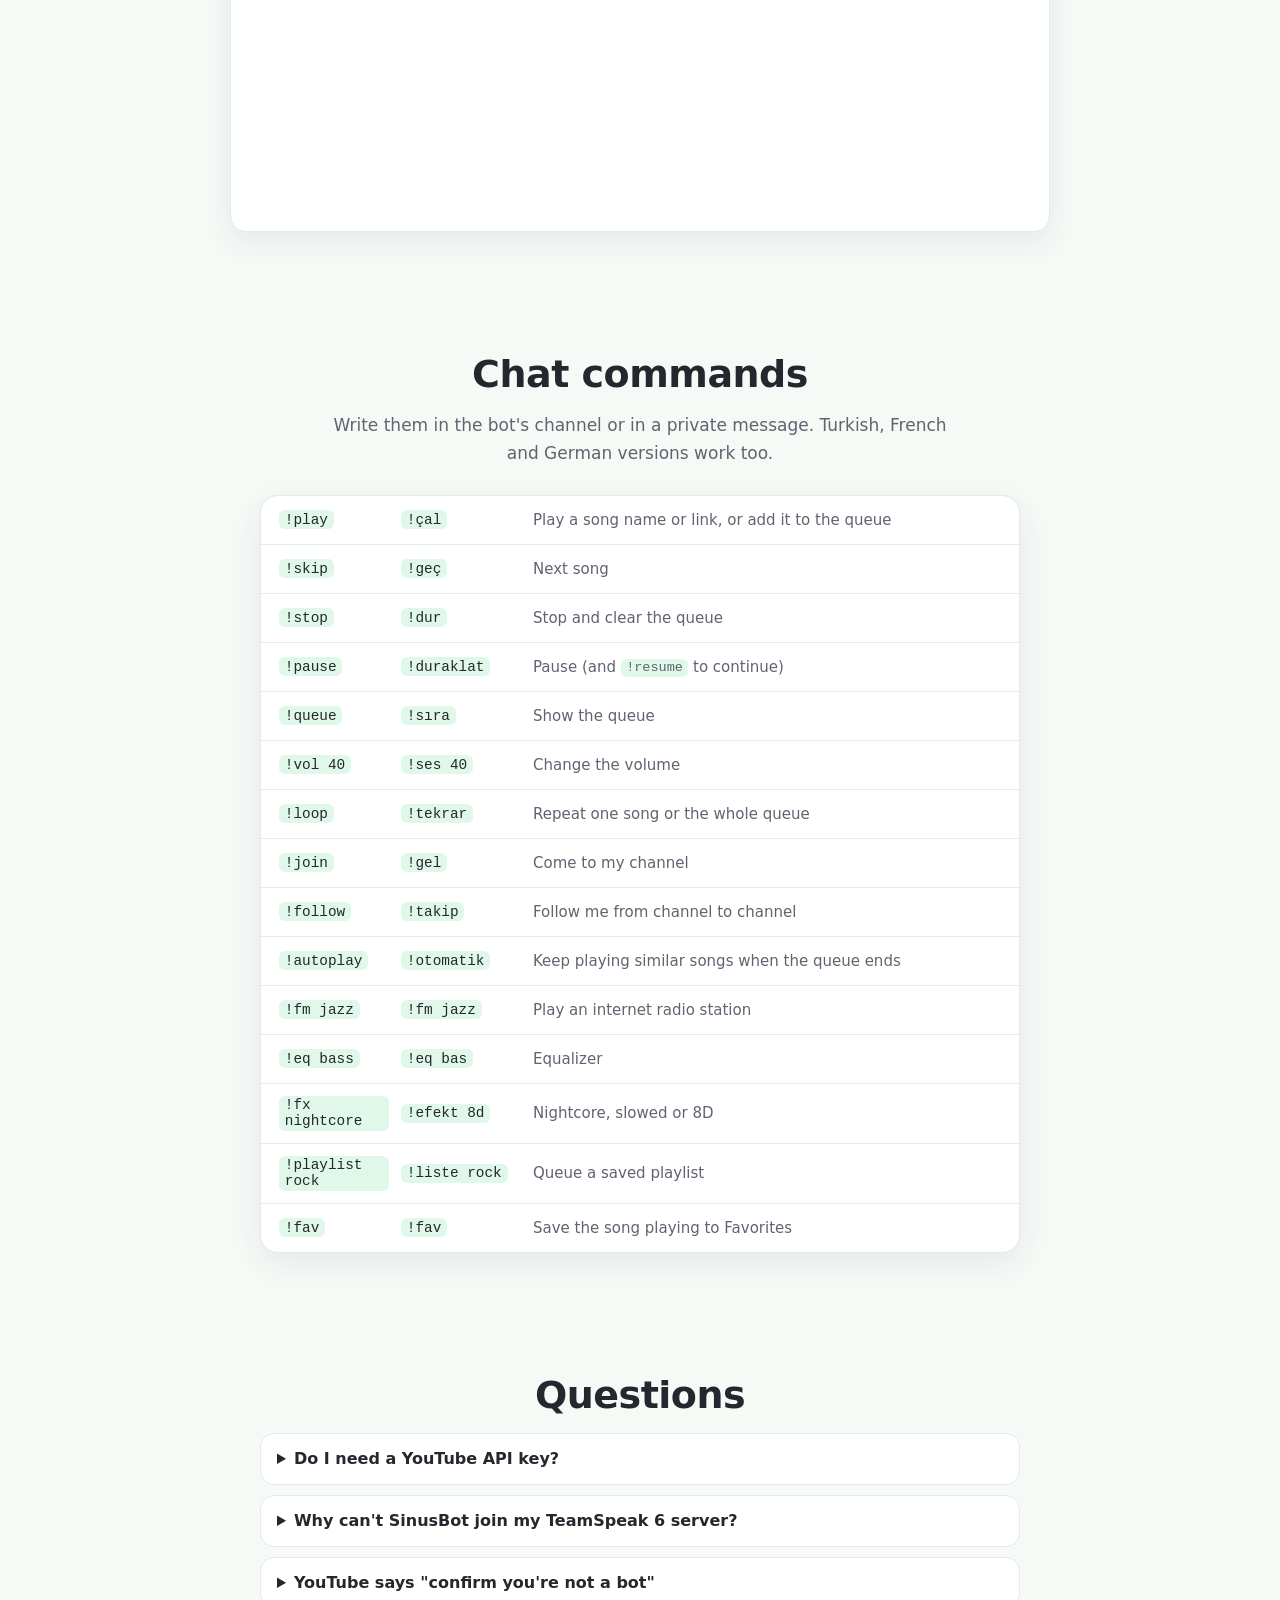
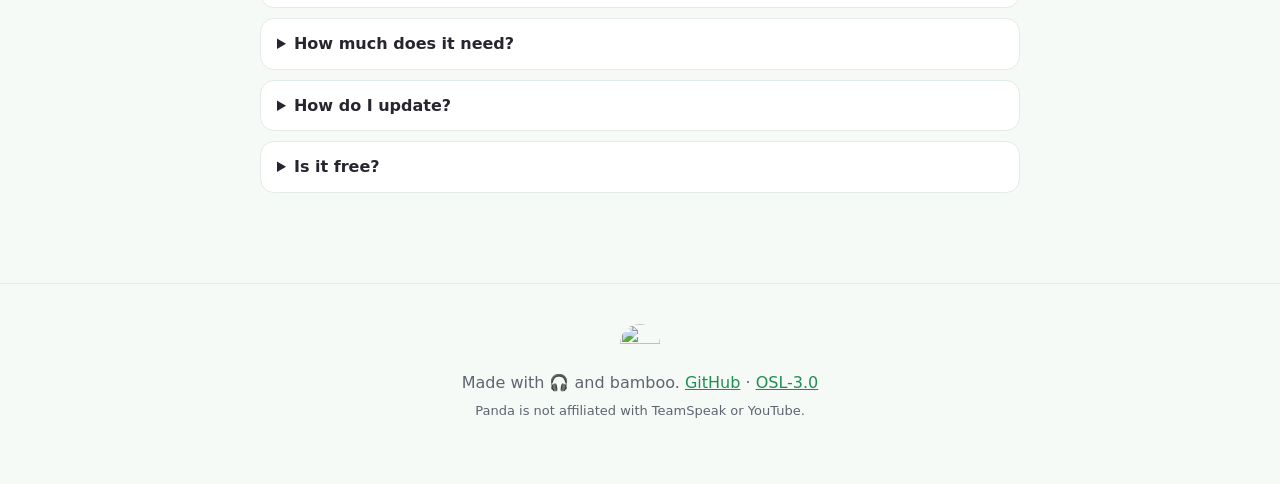
==== commit 5e585d4a: "Stage 4: equalizer, effects, speed, crossfade, version 0.7.0 - Per-bot sound: a ten-band equalizer w" ====
--- a/site/index.html
+++ b/site/index.html
@@ -61,6 +61,7 @@
       <article class="card"><div class="ico">✨</div><h3 data-i18n="f9.t">Autoplay</h3><p data-i18n="f9.d">When the queue runs out, Panda keeps playing songs like the last one, from YouTube's Mix. Off until you turn it on.</p></article>
       <article class="card"><div class="ico">🤖</div><h3 data-i18n="f10.t">Several bots, one panel</h3><p data-i18n="f10.d">Run a bot per server or channel, each with its own queue and settings, from a single install and a single song library.</p></article>
       <article class="card"><div class="ico">📃</div><h3 data-i18n="f12.t">Playlists &amp; favorites</h3><p data-i18n="f12.d">Save the queue or single songs into playlists and play them with <code>!playlist</code>. <code>!fav</code> keeps the song you like.</p></article>
+      <article class="card"><div class="ico">🎛️</div><h3 data-i18n="f15.t">Equalizer &amp; effects</h3><p data-i18n="f15.d">Bass, vocal, rock and more, or your own ten bands. Nightcore, slowed, 8D, the speed and a crossfade between songs, per bot.</p></article>
       <article class="card"><div class="ico">🔊</div><h3 data-i18n="f13.t">Equal loudness</h3><p data-i18n="f13.d">Saved songs are measured once and play equally loud, so nobody has to ride the volume slider.</p></article>
       <article class="card"><div class="ico">🌐</div><h3 data-i18n="f5.t">A panel you'll like</h3><p data-i18n="f5.d">Now playing, drag &amp; drop queue, search, library, playlists, history with times, statistics, volume, loop and seek. Light and dark, English, Turkish, French and German, works on phones.</p></article>
       <article class="card"><div class="ico">👥</div><h3 data-i18n="f11.t">Users and roles</h3><p data-i18n="f11.d">Give friends their own panel login. Admins can do everything; "can only add songs" users watch and add songs.</p></article>
@@ -128,6 +129,8 @@
       <div><code>!follow</code><code>!takip</code><span data-i18n="cmd.follow">Follow me from channel to channel</span></div>
       <div><code>!autoplay</code><code>!otomatik</code><span data-i18n="cmd.radio">Keep playing similar songs when the queue ends</span></div>
       <div><code>!fm jazz</code><code>!fm jazz</code><span data-i18n="cmd.fm">Play an internet radio station</span></div>
+      <div><code>!eq bass</code><code>!eq bas</code><span data-i18n="cmd.eq">Equalizer</span></div>
+      <div><code>!fx nightcore</code><code>!efekt 8d</code><span data-i18n="cmd.fx">Nightcore, slowed or 8D</span></div>
       <div><code>!playlist rock</code><code>!liste rock</code><span data-i18n="cmd.playlist">Queue a saved playlist</span></div>
       <div><code>!fav</code><code>!fav</code><span data-i18n="cmd.fav">Save the song playing to Favorites</span></div>
     </div>
